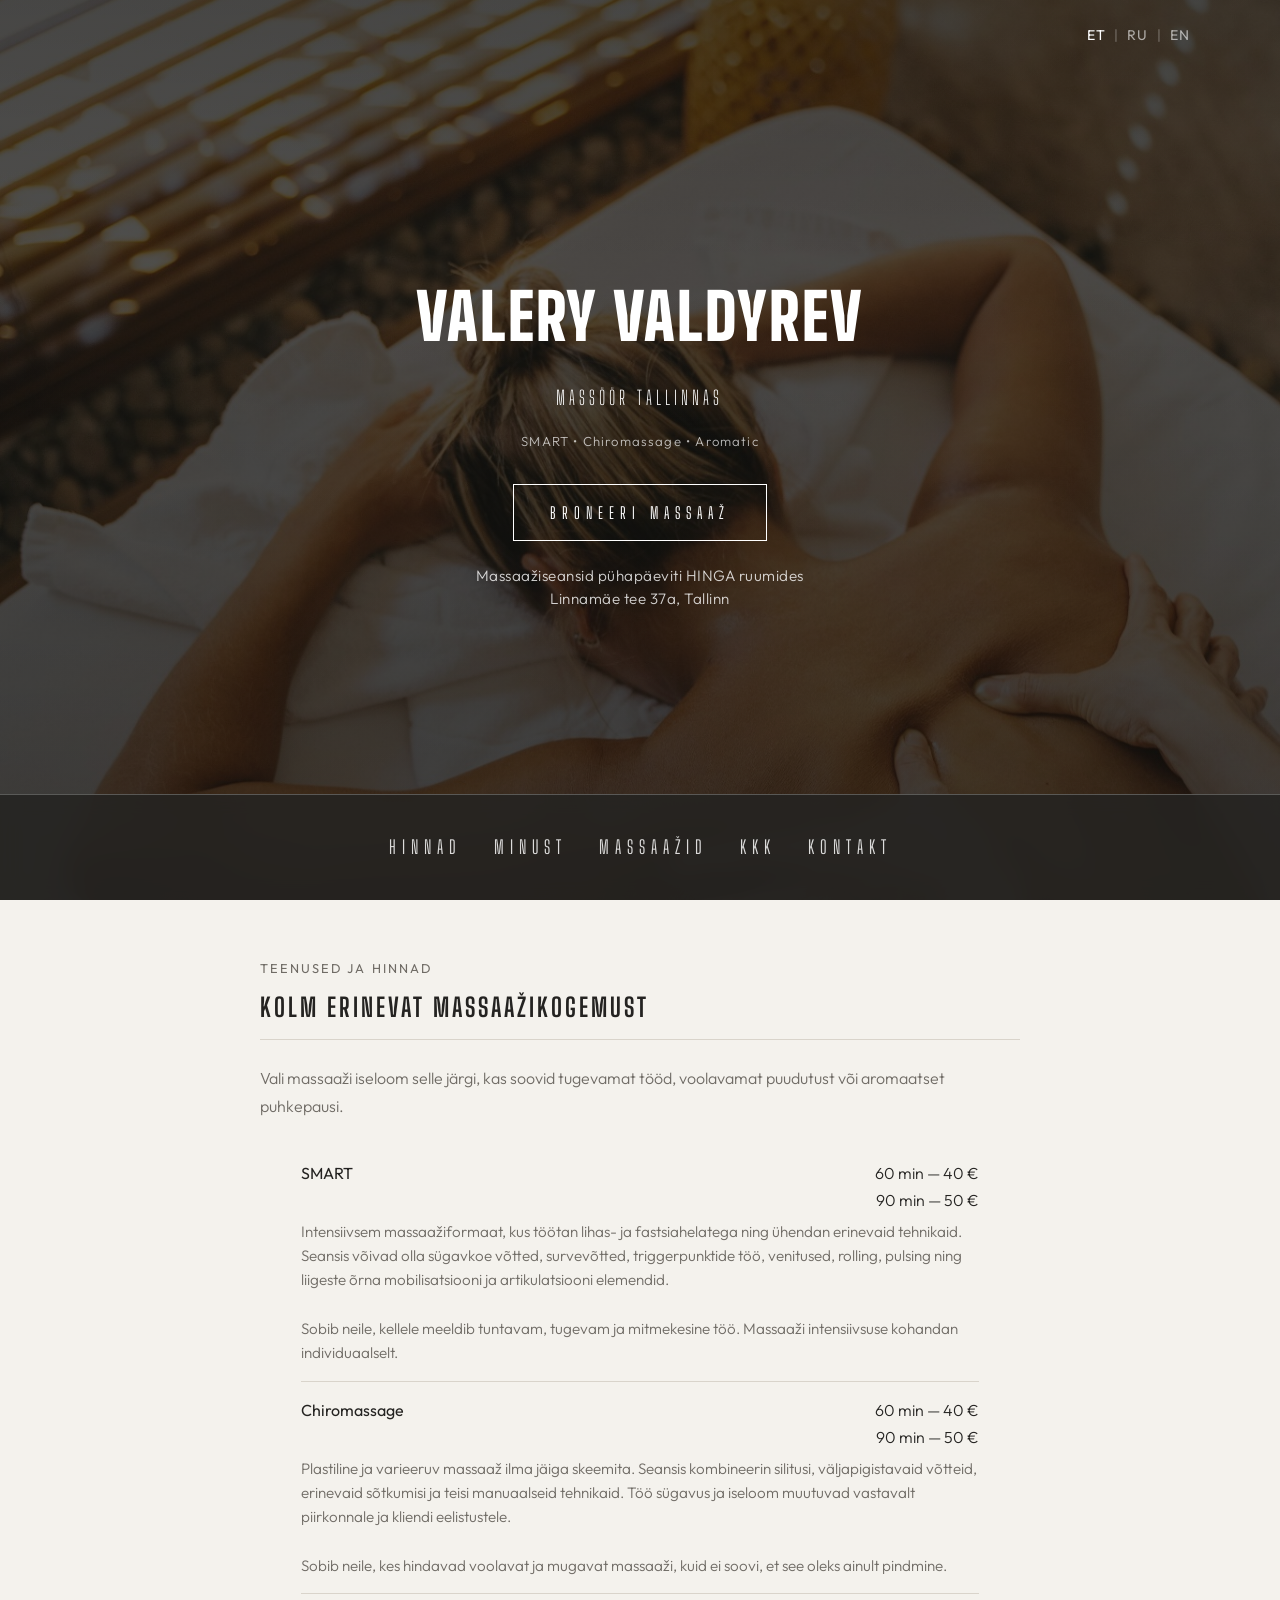
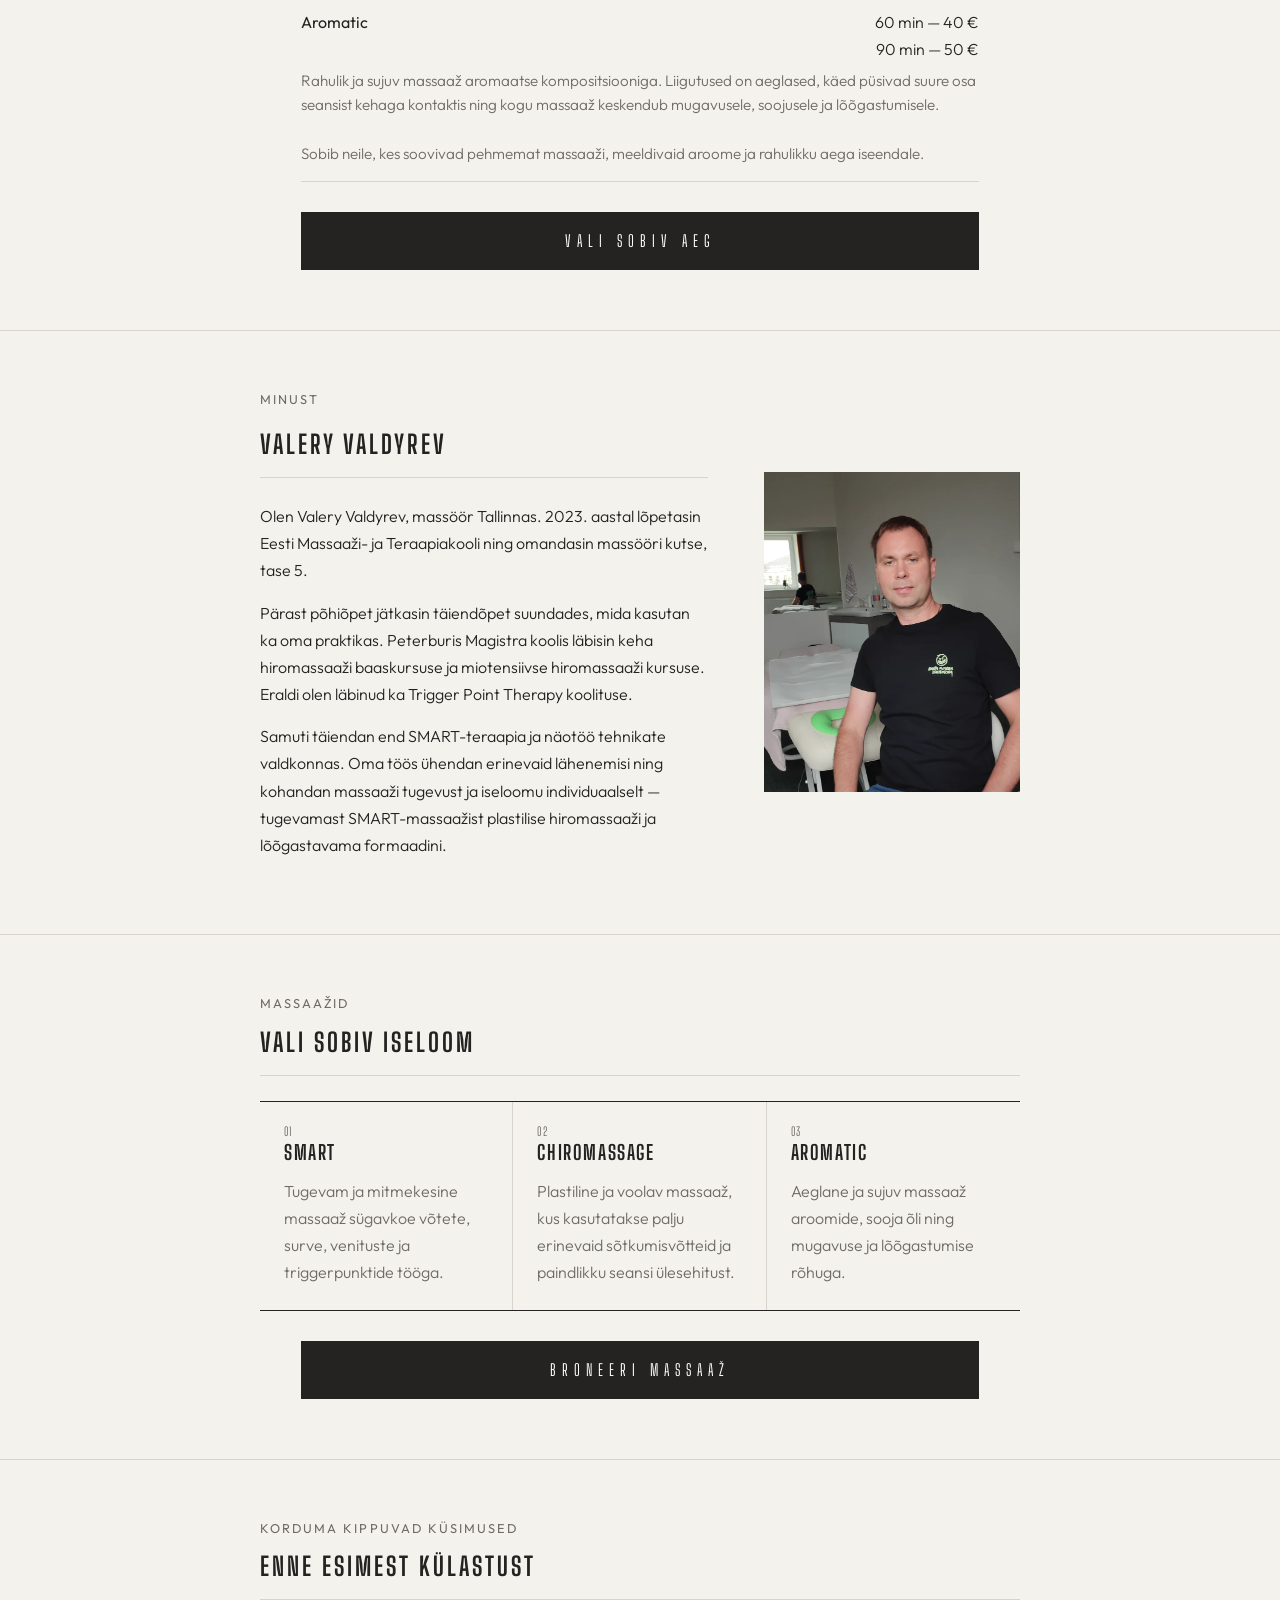
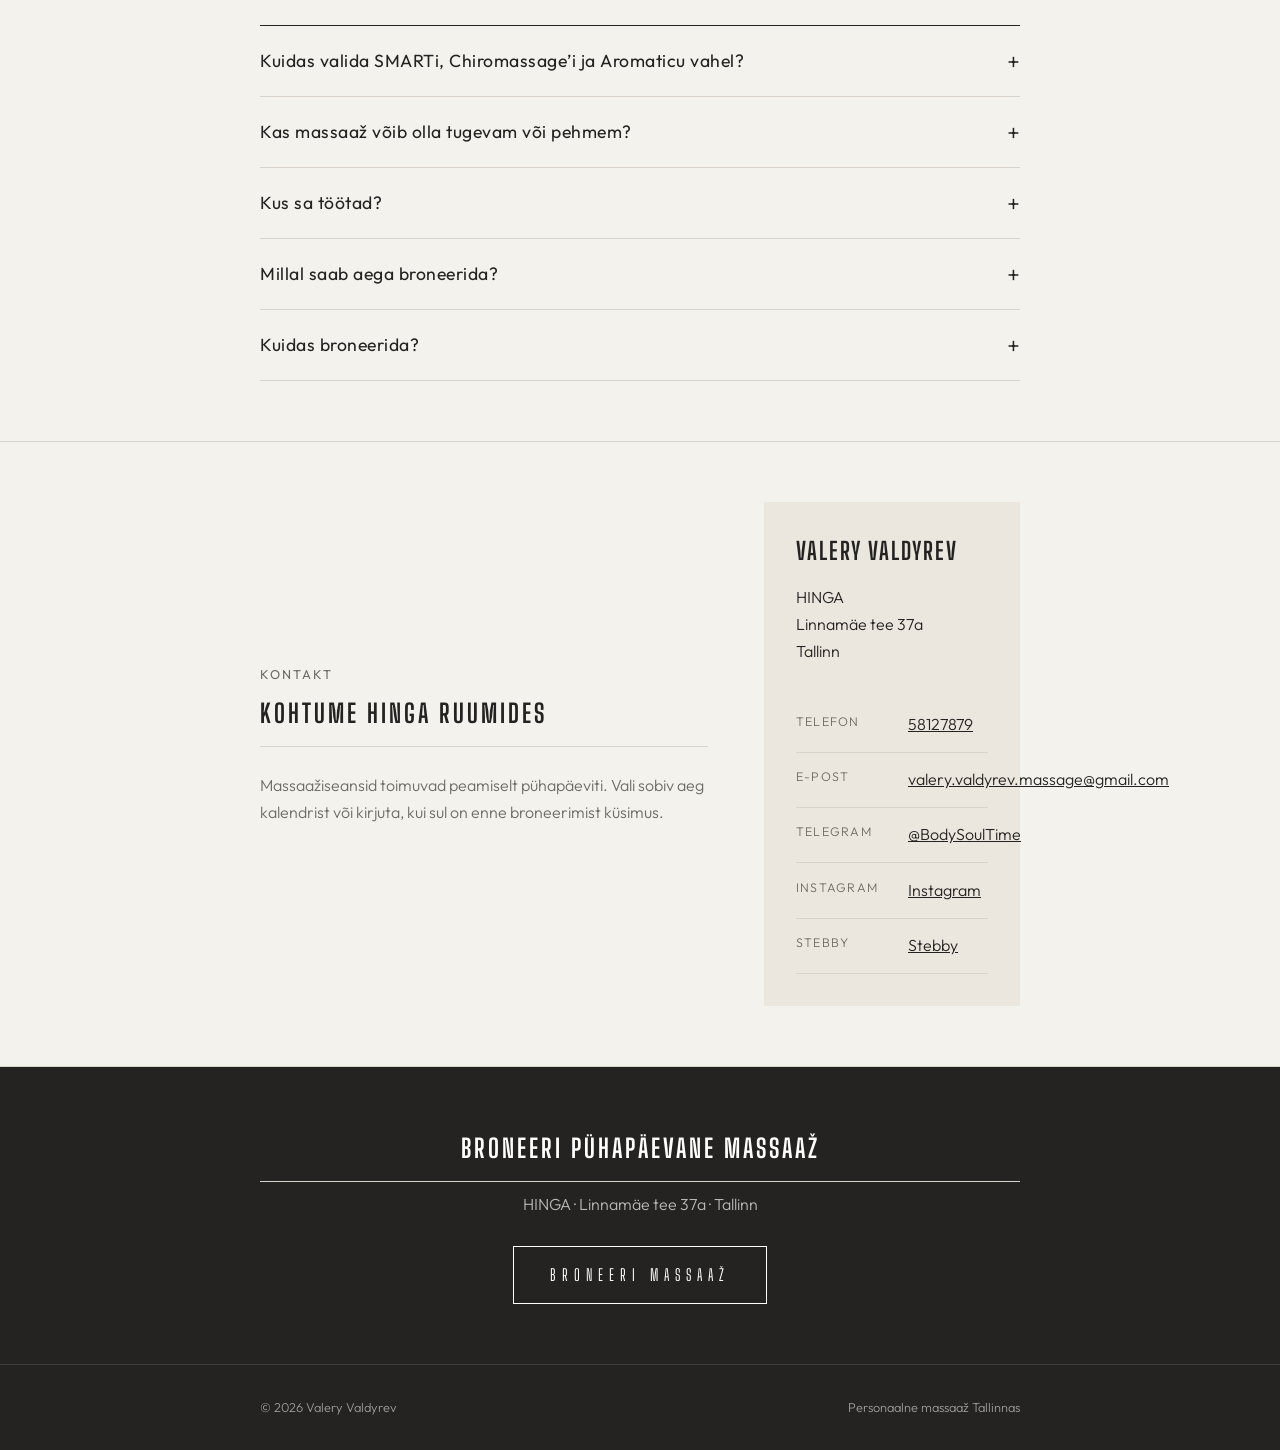
==== index.html @ 66b780e8 "content: expand massage service descriptions" ====
<!doctype html>
<html lang="et">
<head>
  <meta charset="utf-8">
  <meta name="viewport" content="width=device-width, initial-scale=1">
  <title>Valery Valdyrev — massöör Tallinnas</title>
  <meta name="description" content="Valery Valdyrevi personaalne massaaž Tallinnas: SMART, Chiromassage ja Aromatic. Vastuvõtt pühapäeviti HINGA ruumides, Linnamäe tee 37a.">
  <link rel="canonical" href="https://valeryvaldyrev-cyber.github.io/BST/">
  <link rel="alternate" hreflang="et" href="https://valeryvaldyrev-cyber.github.io/BST/">
  <link rel="alternate" hreflang="ru" href="https://valeryvaldyrev-cyber.github.io/BST/ru/">
  <link rel="alternate" hreflang="en" href="https://valeryvaldyrev-cyber.github.io/BST/en/">
  <link rel="alternate" hreflang="x-default" href="https://valeryvaldyrev-cyber.github.io/BST/">
  <meta property="og:type" content="website">
  <meta property="og:locale" content="et_EE">
  <meta property="og:title" content="Valery Valdyrev — massöör Tallinnas">
  <meta property="og:description" content="SMART, Chiromassage ja Aromatic pühapäeviti HINGA ruumides Tallinnas.">
  <meta property="og:url" content="https://valeryvaldyrev-cyber.github.io/BST/">
  <meta name="theme-color" content="#242321">
  <link rel="preconnect" href="https://fonts.googleapis.com">
  <link rel="preconnect" href="https://fonts.gstatic.com" crossorigin>
  <link href="https://fonts.googleapis.com/css2?family=Big+Shoulders+Display:wght@300;400;700;900&amp;family=Montserrat:wght@300;400&amp;family=Outfit:wght@300;400&amp;family=Roboto+Condensed:wght@300;400;700;900&amp;display=swap" rel="stylesheet">
  <link rel="stylesheet" href="assets/styles.css">
  <script src="assets/site.js" defer></script>
</head>
<body>
  <a class="skip-link" href="#main">Liigu põhisisu juurde</a>
  <header class="site-header">
    <div class="header-inner shell">
      <a class="wordmark" href="#top" aria-label="Valery Valdyrev — avaleht">Valery Valdyrev</a>
      <div class="header-actions">
        <nav class="language-switcher" aria-label="Keele valik">
          <a href="./" lang="et" hreflang="et" aria-current="page" data-lang-link>ET</a><span aria-hidden="true">|</span>
          <a href="ru/" lang="ru" hreflang="ru" data-lang-link>RU</a><span aria-hidden="true">|</span>
          <a href="en/" lang="en" hreflang="en" data-lang-link>EN</a>
        </nav>
        <button class="menu-toggle" type="button" aria-expanded="false" aria-controls="mobile-menu" data-menu-open><span class="menu-label">Menüü</span><span class="menu-lines" aria-hidden="true"></span></button>
      </div>
    </div>
  </header>
  <nav class="mobile-nav" id="mobile-menu" aria-label="Mobiilimenüü" aria-hidden="true" data-mobile-menu>
    <button class="menu-close" type="button" aria-label="Sulge menüü" data-menu-close>×</button>
    <ul><li><a href="#prices">Hinnad</a></li><li><a href="#about">Minust</a></li><li><a href="#massage">Massaažid</a></li><li><a href="#faq">KKK</a></li><li><a href="#contacts">Kontakt</a></li></ul>
  </nav>
  <main id="main">
    <section class="hero" id="top" aria-labelledby="hero-title">
      <div class="hero-content shell">
        <p class="hero-kicker">Personaalne massaaž Tallinnas</p>
        <h1 id="hero-title">Valery Valdyrev</h1>
        <p class="hero-role">Massöör Tallinnas</p>
        <p class="hero-services">SMART <span aria-hidden="true">•</span> Chiromassage <span aria-hidden="true">•</span> Aromatic</p>
        <p class="hero-location">Massaažiseansid pühapäeviti <a class="location-link" href="https://www.facebook.com/p/Massaa%C5%BEi-ja-Haloteraapia-keskus-HINGA-61575005816693/" target="_blank" rel="noopener">HINGA</a> ruumides<br>Linnamäe tee 37a, Tallinn</p>
        <a class="button" href="https://calendar.app.google/CyjcsgTK7CeGvZW36" target="_blank" rel="noopener">Broneeri massaaž</a>
      </div>
      <nav class="desktop-nav" aria-label="Põhinavigatsioon"><ul><li><a href="#prices">Hinnad</a></li><li><a href="#about">Minust</a></li><li><a href="#massage">Massaažid</a></li><li><a href="#faq">KKK</a></li><li><a href="#contacts">Kontakt</a></li></ul></nav>
    </section>
    <section class="section" id="prices" aria-labelledby="prices-title">
      <div class="shell">
        <p class="section-eyebrow">Teenused ja hinnad</p><h2 id="prices-title">Kolm erinevat massaažikogemust</h2>
        <p class="intro">Vali massaaži iseloom selle järgi, kas soovid tugevamat tööd, voolavamat puudutust või aromaatset puhkepausi.</p>
        <div class="price-list">
          <article class="price-row"><h3 class="service-name">SMART</h3><p class="service-description">Intensiivsem massaažiformaat, kus töötan lihas- ja fastsiahelatega ning ühendan erinevaid tehnikaid. Seansis võivad olla sügavkoe võtted, survevõtted, triggerpunktide töö, venitused, rolling, pulsing ning liigeste õrna mobilisatsiooni ja artikulatsiooni elemendid.<br><br>Sobib neile, kellele meeldib tuntavam, tugevam ja mitmekesine töö. Massaaži intensiivsuse kohandan individuaalselt.</p><p class="service-price">60 min — 40 €<br>90 min — 50 €</p></article>
          <article class="price-row"><h3 class="service-name">Chiromassage</h3><p class="service-description">Plastiline ja varieeruv massaaž ilma jäiga skeemita. Seansis kombineerin silitusi, väljapigistavaid võtteid, erinevaid sõtkumisi ja teisi manuaalseid tehnikaid. Töö sügavus ja iseloom muutuvad vastavalt piirkonnale ja kliendi eelistustele.<br><br>Sobib neile, kes hindavad voolavat ja mugavat massaaži, kuid ei soovi, et see oleks ainult pindmine.</p><p class="service-price">60 min — 40 €<br>90 min — 50 €</p></article>
          <article class="price-row"><h3 class="service-name">Aromatic</h3><p class="service-description">Rahulik ja sujuv massaaž aromaatse kompositsiooniga. Liigutused on aeglased, käed püsivad suure osa seansist kehaga kontaktis ning kogu massaaž keskendub mugavusele, soojusele ja lõõgastumisele.<br><br>Sobib neile, kes soovivad pehmemat massaaži, meeldivaid aroome ja rahulikku aega iseendale.</p><p class="service-price">60 min — 40 €<br>90 min — 50 €</p></article>
        </div>
        <p class="section-cta"><a class="button button-dark" href="https://calendar.app.google/CyjcsgTK7CeGvZW36" target="_blank" rel="noopener">Vali sobiv aeg</a></p>
      </div>
    </section>
    <section class="section" id="about" aria-labelledby="about-title">
      <div class="shell about-grid">
        <div class="about-copy"><p class="section-eyebrow">Minust</p><h2 id="about-title">Valery Valdyrev</h2><p>Olen Valery Valdyrev, massöör Tallinnas. 2023. aastal lõpetasin Eesti Massaaži- ja Teraapiakooli ning omandasin massööri kutse, tase 5.</p><p>Pärast põhiõpet jätkasin täiendõpet suundades, mida kasutan ka oma praktikas. Peterburis Magistra koolis läbisin keha hiromassaaži baaskursuse ja miotensiivse hiromassaaži kursuse. Eraldi olen läbinud ka Trigger Point Therapy koolituse.</p><p>Samuti täiendan end SMART-teraapia ja näotöö tehnikate valdkonnas. Oma töös ühendan erinevaid lähenemisi ning kohandan massaaži tugevust ja iseloomu individuaalselt — tugevamast SMART-massaažist plastilise hiromassaaži ja lõõgastavama formaadini.</p></div>
        <figure class="about-photo"><img src="assets/images/valery-about.webp" width="1200" height="1600" alt="Valery Valdyrev massaažikabinetis" loading="lazy" decoding="async"></figure>
      </div>
    </section>
    <section class="section" id="massage" aria-labelledby="massage-title">
      <div class="shell"><p class="section-eyebrow">Massaažid</p><h2 id="massage-title">Vali sobiv iseloom</h2>
        <div class="massage-cards"><article class="massage-card"><span class="massage-number">01</span><h3>SMART</h3><p>Tugevam ja mitmekesine massaaž sügavkoe võtete, surve, venituste ja triggerpunktide tööga.</p></article><article class="massage-card"><span class="massage-number">02</span><h3>Chiromassage</h3><p>Plastiline ja voolav massaaž, kus kasutatakse palju erinevaid sõtkumisvõtteid ja paindlikku seansi ülesehitust.</p></article><article class="massage-card"><span class="massage-number">03</span><h3>Aromatic</h3><p>Aeglane ja sujuv massaaž aroomide, sooja õli ning mugavuse ja lõõgastumise rõhuga.</p></article></div>
        <p class="section-cta"><a class="button button-dark" href="https://calendar.app.google/CyjcsgTK7CeGvZW36" target="_blank" rel="noopener">Broneeri massaaž</a></p>
      </div>
    </section>
    <section class="section" id="faq" aria-labelledby="faq-title">
      <div class="shell"><p class="section-eyebrow">Korduma kippuvad küsimused</p><h2 id="faq-title">Enne esimest külastust</h2><div class="faq-list">
        <div class="faq-item"><button class="faq-question" type="button" aria-expanded="false" aria-controls="faq-et-1" data-faq-button>Kuidas valida SMARTi, Chiromassage’i ja Aromaticu vahel?<span class="faq-icon" aria-hidden="true">+</span></button><div class="faq-answer" id="faq-et-1" hidden><p>Vali SMART, kui eelistad tugevamat tööd; Chiromassage, kui soovid voolavamat massaaži; Aromatic, kui väärtustad rahulikku seanssi koos aromaatse kogemusega. Kui kahtled, saad oma eelistusi enne seanssi kirjeldada.</p></div></div>
        <div class="faq-item"><button class="faq-question" type="button" aria-expanded="false" aria-controls="faq-et-2" data-faq-button>Kas massaaž võib olla tugevam või pehmem?<span class="faq-icon" aria-hidden="true">+</span></button><div class="faq-answer" id="faq-et-2" hidden><p>Jah. Jõu ja töö iseloomu saab seansi jooksul kohandada. Räägi oma eelistustest enne alustamist ja anna seansi ajal tagasisidet.</p></div></div>
        <div class="faq-item"><button class="faq-question" type="button" aria-expanded="false" aria-controls="faq-et-3" data-faq-button>Kus sa töötad?<span class="faq-icon" aria-hidden="true">+</span></button><div class="faq-answer" id="faq-et-3" hidden><p>Võtan vastu <a class="location-link" href="https://www.facebook.com/p/Massaa%C5%BEi-ja-Haloteraapia-keskus-HINGA-61575005816693/" target="_blank" rel="noopener">HINGA</a> ruumides aadressil Linnamäe tee 37a, Tallinn.</p></div></div>
        <div class="faq-item"><button class="faq-question" type="button" aria-expanded="false" aria-controls="faq-et-4" data-faq-button>Millal saab aega broneerida?<span class="faq-icon" aria-hidden="true">+</span></button><div class="faq-answer" id="faq-et-4" hidden><p>Vastuvõtt toimub peamiselt pühapäeviti. Vabad ajad on näha broneerimiskalendris.</p></div></div>
        <div class="faq-item"><button class="faq-question" type="button" aria-expanded="false" aria-controls="faq-et-5" data-faq-button>Kuidas broneerida?<span class="faq-icon" aria-hidden="true">+</span></button><div class="faq-answer" id="faq-et-5" hidden><p>Kasuta veebilehel olevat broneerimisnuppu ja vali kalendrist sobiv aeg. Küsimuse korral saad ühendust võtta telefoni, e-posti või Telegrami kaudu.</p></div></div>
      </div></div>
    </section>
    <section class="section" id="contacts" aria-labelledby="contacts-title">
      <div class="shell location-grid"><div><p class="section-eyebrow">Kontakt</p><h2 id="contacts-title">Kohtume <a class="location-link" href="https://www.facebook.com/p/Massaa%C5%BEi-ja-Haloteraapia-keskus-HINGA-61575005816693/" target="_blank" rel="noopener">HINGA</a> ruumides</h2><p class="intro">Massaažiseansid toimuvad peamiselt pühapäeviti. Vali sobiv aeg kalendrist või kirjuta, kui sul on enne broneerimist küsimus.</p></div>
        <div class="location-card"><h3>Valery Valdyrev</h3><address><a class="location-link" href="https://www.facebook.com/p/Massaa%C5%BEi-ja-Haloteraapia-keskus-HINGA-61575005816693/" target="_blank" rel="noopener">HINGA</a><br>Linnamäe tee 37a<br>Tallinn</address><ul class="contact-list"><li><span class="contact-label">Telefon</span><a href="tel:+37258127879">58127879</a></li><li><span class="contact-label">E-post</span><a href="mailto:valery.valdyrev.massage@gmail.com">valery.valdyrev.massage@gmail.com</a></li><li><span class="contact-label">Telegram</span><a href="https://t.me/BodySoulTime" target="_blank" rel="noopener">@BodySoulTime</a></li><li><span class="contact-label">Instagram</span><a href="https://www.instagram.com/bodysoultime_quiromassage/" target="_blank" rel="noopener">Instagram</a></li><li><span class="contact-label">Stebby</span><a href="https://app.stebby.eu/pos/bodysoultime" target="_blank" rel="noopener">Stebby</a></li></ul><!-- TODO: Lisa kinnitatud Facebooki URL pärast eraldi massaažiprofiili loomist. --></div>
      </div>
    </section>
    <section class="section closing" aria-labelledby="closing-title"><div class="shell"><h2 id="closing-title">Broneeri pühapäevane massaaž</h2><p><a class="location-link" href="https://www.facebook.com/p/Massaa%C5%BEi-ja-Haloteraapia-keskus-HINGA-61575005816693/" target="_blank" rel="noopener">HINGA</a> · Linnamäe tee 37a · Tallinn</p><a class="button" href="https://calendar.app.google/CyjcsgTK7CeGvZW36" target="_blank" rel="noopener">Broneeri massaaž</a></div></section>
  </main>
  <footer class="site-footer"><div class="footer-inner shell"><p>© <span data-year>2026</span> Valery Valdyrev</p><p>Personaalne massaaž Tallinnas</p></div></footer>
</body>
</html>
---- assets/styles.css ----
:root {
  --ink: #242321;
  --muted: #6f6b65;
  --paper: #f4f2ed;
  --paper-deep: #ebe7df;
  --white: #fff;
  --line: #d9d4cb;
  --accent: #584f45;
  --display: "Big Shoulders Display", "Roboto Condensed", "Arial Narrow", sans-serif;
  --body: "Outfit", "Montserrat", Arial, sans-serif;
  --content: 47.5rem;
  --measure: 47.5rem;
}

* {
  box-sizing: border-box;
}

html {
  scroll-behavior: smooth;
  scroll-padding-top: 5rem;
}

body {
  margin: 0;
  background: var(--paper);
  color: var(--ink);
  font-family: var(--body);
  font-size: 1rem;
  font-weight: 300;
  line-height: 1.7;
}

body.menu-open {
  overflow: hidden;
}

a {
  color: inherit;
}

.location-link {
  color: inherit;
  text-decoration: none;
  transition: opacity .2s ease;
}

.location-link:hover {
  opacity: .72;
}

.location-link:focus-visible {
  outline: 1px solid currentColor;
  outline-offset: 3px;
  opacity: .82;
}

img {
  display: block;
  max-width: 100%;
}

button,
a {
  -webkit-tap-highlight-color: transparent;
}

:focus-visible {
  outline: 3px solid #8b7764;
  outline-offset: 4px;
}

.skip-link {
  position: fixed;
  left: 1rem;
  top: 1rem;
  z-index: 2000;
  transform: translateY(-200%);
  background: var(--ink);
  color: var(--white);
  padding: .65rem 1rem;
  text-decoration: none;
}

.skip-link:focus {
  transform: none;
}

.shell {
  width: min(calc(100% - 2.5rem), var(--content));
  margin-inline: auto;
}

.site-header {
  position: absolute;
  inset: 0 0 auto;
  z-index: 20;
  color: var(--white);
}

.header-inner {
  width: min(calc(100% - 5rem), 68.75rem);
  min-height: 4.5rem;
  display: flex;
  align-items: center;
  justify-content: flex-end;
  gap: 1.5rem;
}

.wordmark {
  display: none;
}

.header-actions {
  display: flex;
  align-items: center;
  gap: 1.25rem;
}

.language-switcher {
  display: flex;
  align-items: center;
  gap: .5rem;
  font-family: var(--body);
  font-size: .88rem;
  font-weight: 400;
  letter-spacing: .08em;
}

.language-switcher a {
  color: rgba(255,255,255,.6);
  text-decoration: none;
}

.language-switcher a[aria-current="page"],
.language-switcher a:hover {
  color: var(--white);
}

.language-switcher span {
  color: rgba(255,255,255,.3);
}

.menu-toggle {
  display: none;
  align-items: center;
  gap: .65rem;
  border: 0;
  background: transparent;
  color: inherit;
  cursor: pointer;
  font: 400 1.05rem/1 var(--display);
  letter-spacing: .375rem;
  padding: .75rem 0;
  text-transform: uppercase;
}

.menu-lines,
.menu-lines::before,
.menu-lines::after {
  display: block;
  width: 1.15rem;
  height: 1px;
  background: currentColor;
  content: "";
  transition: transform .2s ease;
}

.menu-lines::before { transform: translateY(-.35rem); }
.menu-lines::after { transform: translateY(.3rem); }

.desktop-nav {
  position: absolute;
  left: 0;
  right: 0;
  bottom: 0;
  z-index: 2;
  border-top: 1px solid rgba(255,255,255,.24);
  min-height: 6.6rem;
  display: flex;
  align-items: center;
  background: rgba(37,36,33,.88);
  backdrop-filter: blur(10px);
}

.desktop-nav ul {
  display: flex;
  justify-content: center;
  list-style: none;
  margin: 0;
  padding: 0;
  width: 100%;
}

.desktop-nav a {
  display: block;
  padding: .875rem 1rem;
  color: rgba(255,255,255,.84);
  font: 400 1.15rem/1.7 var(--display);
  letter-spacing: .375rem;
  text-decoration: none;
  text-transform: uppercase;
}

.desktop-nav a:hover {
  color: var(--white);
}

.mobile-nav {
  position: fixed;
  inset: 0;
  z-index: 1000;
  display: grid;
  place-items: center;
  visibility: hidden;
  opacity: 0;
  background: rgba(27,26,24,.97);
  color: var(--white);
  transition: opacity .2s ease, visibility .2s ease;
}

.mobile-nav.open {
  visibility: visible;
  opacity: 1;
}

.mobile-nav ul {
  width: min(100%, 28rem);
  list-style: none;
  margin: 0;
  padding: 0;
}

.mobile-nav li {
  border-top: 1px solid rgba(255,255,255,.1);
}

.mobile-nav li:last-child {
  border-bottom: 1px solid rgba(255,255,255,.1);
}

.mobile-nav a {
  display: block;
  padding: 1rem 2rem;
  font: 400 1.15rem/1.7 var(--display);
  letter-spacing: .375rem;
  text-align: center;
  text-decoration: none;
  text-transform: uppercase;
}

.menu-close {
  position: absolute;
  top: 1rem;
  right: 1rem;
  width: 3rem;
  height: 3rem;
  border: 0;
  background: transparent;
  color: var(--white);
  cursor: pointer;
  font: 300 2rem/1 var(--body);
}

.hero {
  position: relative;
  min-height: 100svh;
  display: flex;
  align-items: center;
  justify-content: center;
  overflow: hidden;
  padding: 5rem 1.25rem 6.6rem;
  background: #292724;
  color: var(--white);
}

.hero::before {
  position: absolute;
  inset: 0;
  pointer-events: none;
  background:
    linear-gradient(rgba(20,19,17,.75), rgba(20,19,17,.75)),
    url("../pexels-anntarazevich-6560304.jpg") 68% 42% / cover no-repeat;
  content: "";
}

.hero::after {
  position: absolute;
  inset: 0;
  pointer-events: none;
  background: linear-gradient(180deg, rgba(0,0,0,.1), transparent 30%, rgba(0,0,0,.18));
  content: "";
}

.hero-content {
  position: relative;
  z-index: 1;
  width: min(100%, 30.65rem);
  display: flex;
  flex-direction: column;
  align-items: center;
  margin-inline: auto;
  text-align: center;
}

.hero-content.shell {
  width: min(100%, 30.65rem);
}

.hero-kicker {
  display: none;
}

.hero h1 {
  order: 1;
  width: 100%;
  max-width: none;
  margin: 0 0 .625rem;
  font: 900 4rem/1.7 var(--display);
  letter-spacing: .125rem;
  text-transform: uppercase;
}

.hero-role {
  order: 2;
  width: 100%;
  margin: 0 0 .9375rem;
  font: 300 1.2rem/1.7 var(--display);
  letter-spacing: .25rem;
  text-transform: uppercase;
}

.hero-services {
  order: 3;
  margin: 0;
  color: rgba(255,255,255,.7);
  font-size: .82rem;
  letter-spacing: .09em;
}

.hero-location {
  order: 5;
  margin: 1.5rem 0 0;
  color: rgba(255,255,255,.8);
  font-size: .95rem;
  font-weight: 300;
  letter-spacing: .03125rem;
  line-height: 1.5;
}

.button {
  display: inline-flex;
  align-items: center;
  justify-content: center;
  border: 1px solid currentColor;
  font: 400 1rem/1.7 var(--display);
  letter-spacing: .375rem;
  padding: .875rem 2.25rem;
  text-decoration: none;
  text-transform: uppercase;
  transition: background .2s ease, color .2s ease, border-color .2s ease;
}

.hero .button {
  order: 4;
  margin-top: 2rem;
  color: var(--white);
}

.hero .button:hover {
  background: var(--white);
  color: var(--ink);
}

.button-dark {
  background: var(--ink);
  color: var(--white);
  border-color: var(--ink);
}

.button-dark:hover {
  background: transparent;
  color: var(--ink);
}

.section {
  padding: 3.75rem 1.25rem;
}

.section + .section {
  border-top: 1px solid var(--line);
}

.section-eyebrow {
  margin: 0 0 .5rem;
  color: var(--muted);
  font: 400 .8rem/1.4 var(--body);
  letter-spacing: .16em;
  text-transform: uppercase;
}

.section h2 {
  max-width: none;
  margin: 0 0 1.5625rem;
  padding: 0 0 .625rem;
  border-bottom: 1px solid var(--line);
  font: 700 1.6rem/1.7 var(--display);
  letter-spacing: .1875rem;
  text-transform: uppercase;
}

.intro {
  max-width: var(--measure);
  color: var(--muted);
  font-size: 1rem;
  line-height: 1.7;
}

.price-list {
  width: calc(100% - 5.125rem);
  margin: 1.5625rem auto 0;
}

.price-row {
  display: grid;
  grid-template-columns: minmax(0, 1fr) auto;
  gap: .35rem 1.25rem;
  align-items: start;
  padding: .9375rem 0;
  border-bottom: 1px solid var(--line);
}

.service-name {
  margin: 0;
  font: 400 1rem/1.7 var(--body);
  letter-spacing: normal;
}

.service-description {
  grid-column: 1 / -1;
  grid-row: 2;
  margin: 0;
  color: var(--muted);
  font-size: .95rem;
  line-height: 1.6;
}

.service-price {
  margin: 0;
  font-size: 1rem;
  line-height: 1.7;
  text-align: right;
  white-space: nowrap;
}

.section-cta {
  width: calc(100% - 5.125rem);
  margin: 1.875rem auto 0;
}

.section-cta .button {
  width: 100%;
}

.about-grid,
.location-grid {
  display: grid;
  grid-template-columns: minmax(0, 1fr) 16rem;
  gap: 3.5rem;
  align-items: center;
}

.about-copy p {
  max-width: var(--measure);
  margin: 0 0 .9375rem;
}

.about-photo {
  width: 100%;
  aspect-ratio: 4 / 5;
  margin: 0;
  overflow: hidden;
  background: var(--paper-deep);
}

.about-photo img {
  width: 100%;
  height: 100%;
  display: block;
  object-fit: cover;
  object-position: 39% 47%;
  transform: scale(1.42);
  transform-origin: 39% 47%;
}

.portrait-placeholder {
  min-height: 20rem;
  display: flex;
  align-items: flex-end;
  padding: 1rem;
  border: 1px solid var(--line);
  background: var(--paper-deep);
}

.portrait-placeholder span {
  background: rgba(244,242,237,.92);
  color: var(--ink);
  font-size: .78rem;
  letter-spacing: .08em;
  padding: .55rem .75rem;
  text-transform: uppercase;
}

.massage-cards {
  display: grid;
  grid-template-columns: repeat(3, 1fr);
  border-top: 1px solid var(--ink);
  border-bottom: 1px solid var(--ink);
}

.massage-card {
  min-height: 12rem;
  display: flex;
  flex-direction: column;
  padding: 1.5rem;
  border-right: 1px solid var(--line);
}

.massage-card:last-child {
  border-right: 0;
}

.massage-number {
  color: var(--muted);
  font: 400 .75rem/1 var(--display);
  letter-spacing: .12em;
}

.massage-card h3 {
  margin: auto 0 .75rem;
  font: 700 1.25rem/1.4 var(--display);
  letter-spacing: .08em;
  text-transform: uppercase;
}

.massage-card p {
  margin: 0;
  color: var(--muted);
}

.faq-list {
  border-top: 1px solid var(--ink);
}

.faq-item {
  border-bottom: 1px solid var(--line);
}

.faq-question {
  width: 100%;
  display: grid;
  grid-template-columns: 1fr auto;
  gap: 2rem;
  align-items: center;
  border: 0;
  background: transparent;
  color: var(--ink);
  cursor: pointer;
  font: 400 1.1rem/normal var(--body);
  letter-spacing: .03125rem;
  padding: 1.25rem 0;
  text-align: left;
}

.faq-icon {
  font-size: 1.5rem;
  font-weight: 300;
  transition: transform .2s ease;
}

.faq-question[aria-expanded="true"] .faq-icon {
  transform: rotate(45deg);
}

.faq-answer {
  max-width: var(--measure);
  overflow: hidden;
}

.faq-answer[hidden] {
  display: none;
}

.faq-answer p {
  margin: 0;
  padding: 0 3rem 1.25rem 0;
  color: var(--muted);
}

.location-card {
  padding: 2rem;
  background: var(--paper-deep);
}

.location-card h3 {
  margin: 0 0 1rem;
  font: 700 1.5rem/1.4 var(--display);
  letter-spacing: .08em;
  text-transform: uppercase;
}

.location-card address {
  font-style: normal;
}

.contact-list {
  list-style: none;
  margin: 2rem 0 0;
  padding: 0;
}

.contact-list li {
  display: grid;
  grid-template-columns: 6rem 1fr;
  gap: 1rem;
  padding: .85rem 0;
  border-bottom: 1px solid var(--line);
}

.contact-label {
  color: var(--muted);
  font-size: .78rem;
  letter-spacing: .1em;
  text-transform: uppercase;
}

.todo-links {
  margin-top: 1.5rem;
  color: var(--muted);
  font-size: .85rem;
}

.closing {
  background: var(--ink);
  color: var(--white);
  text-align: center;
}

.closing h2 {
  max-width: none;
  margin-inline: auto;
}

.closing p {
  margin: -1rem 0 1.8rem;
  color: rgba(255,255,255,.68);
}

.closing .button:hover {
  background: var(--white);
  color: var(--ink);
}

.site-footer {
  padding: 2rem 0;
  border-top: 1px solid rgba(255,255,255,.12);
  background: var(--ink);
  color: rgba(255,255,255,.55);
  font-size: .8rem;
}

.footer-inner {
  display: flex;
  justify-content: space-between;
  gap: 2rem;
}

.site-footer p {
  margin: 0;
}

@media (max-width: 820px) {
  .desktop-nav { display: none; }
  .menu-toggle {
    position: fixed;
    left: 50%;
    bottom: 0;
    z-index: 900;
    display: inline-flex;
    transform: translateX(-50%);
    margin: 0;
    padding: 1rem 1.125rem;
    line-height: normal;
    background: rgba(37,36,33,.9);
    backdrop-filter: blur(10px);
  }

  .header-inner {
    width: calc(100% - 2.5rem);
    min-height: 4rem;
  }

  .hero {
    min-height: 100svh;
    padding: 4rem 1.25rem 3.3125rem;
  }

  .hero::before {
    background:
      linear-gradient(180deg, rgba(24,23,21,.52), rgba(24,23,21,.76)),
      url("../pexels-anntarazevich-6560304.jpg") 65% center / cover no-repeat;
  }

  .hero h1 {
    font-size: 2rem;
    line-height: 1.7;
  }

  .about-grid,
  .location-grid {
    grid-template-columns: 1fr;
  }

  .portrait-placeholder {
    min-height: 20rem;
    max-width: 22rem;
  }

  .about-photo {
    max-width: 22rem;
  }

  .massage-cards {
    grid-template-columns: 1fr;
  }

  .massage-card {
    min-height: 10rem;
    border-right: 0;
    border-bottom: 1px solid var(--line);
  }

  .massage-card:last-child {
    border-bottom: 0;
  }
}

@media (max-width: 520px) {
  .shell {
    width: min(calc(100% - 2.5rem), var(--content));
  }

  .header-actions {
    gap: .8rem;
  }

  .language-switcher {
    gap: .4rem;
    font-size: .82rem;
  }

  .hero-services {
    font-size: .78rem;
    letter-spacing: .06em;
  }

  .hero .button {
    max-width: 100%;
    padding-inline: 1.5rem;
  }

  .section {
    padding: 2.5rem 1.25rem;
  }

  .section h2 {
    font-size: 1.4rem;
    line-height: 1.7;
  }

  .price-list,
  .section-cta {
    width: calc(100% - 2.625rem);
  }

  .contact-list li {
    grid-template-columns: 1fr;
    gap: .25rem;
  }

  .footer-inner {
    flex-direction: column;
    gap: .5rem;
  }
}

@media (prefers-reduced-motion: reduce) {
  html { scroll-behavior: auto; }
  *, *::before, *::after {
    scroll-behavior: auto !important;
    transition-duration: .01ms !important;
  }
}
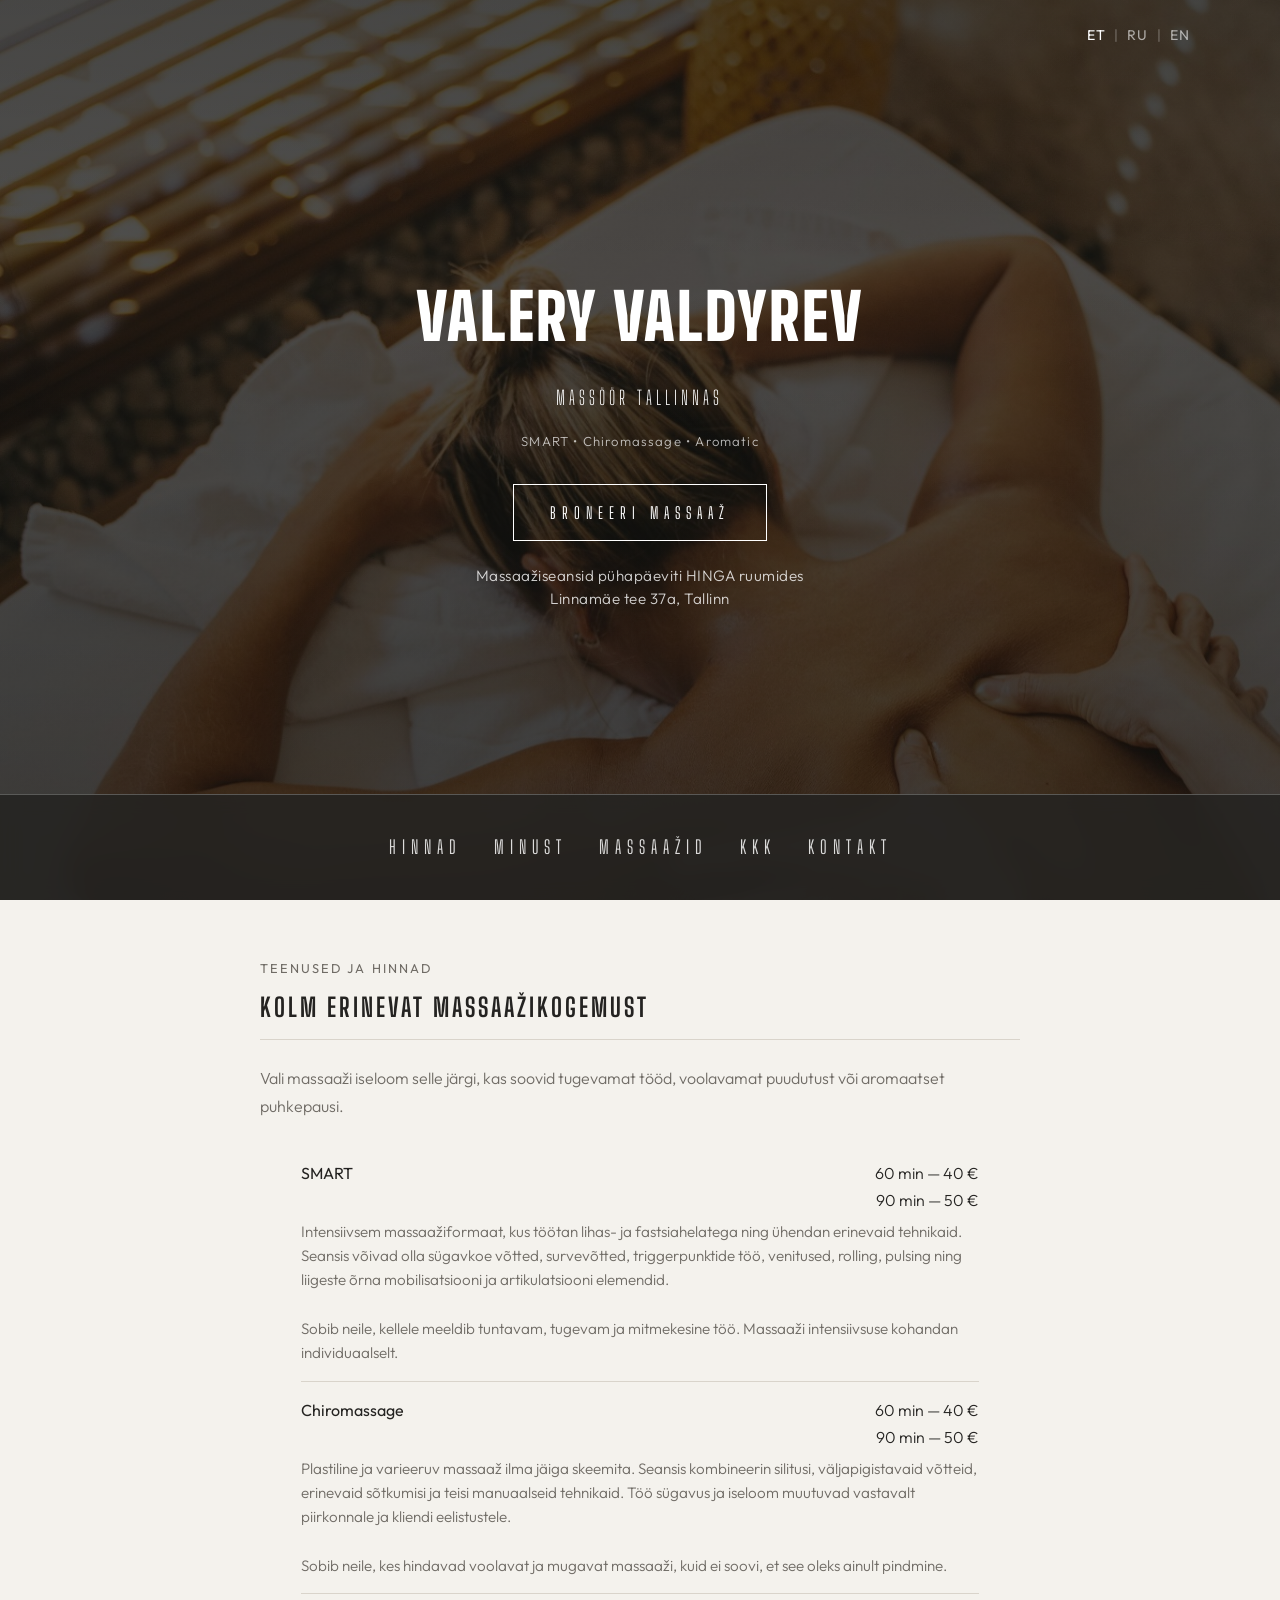
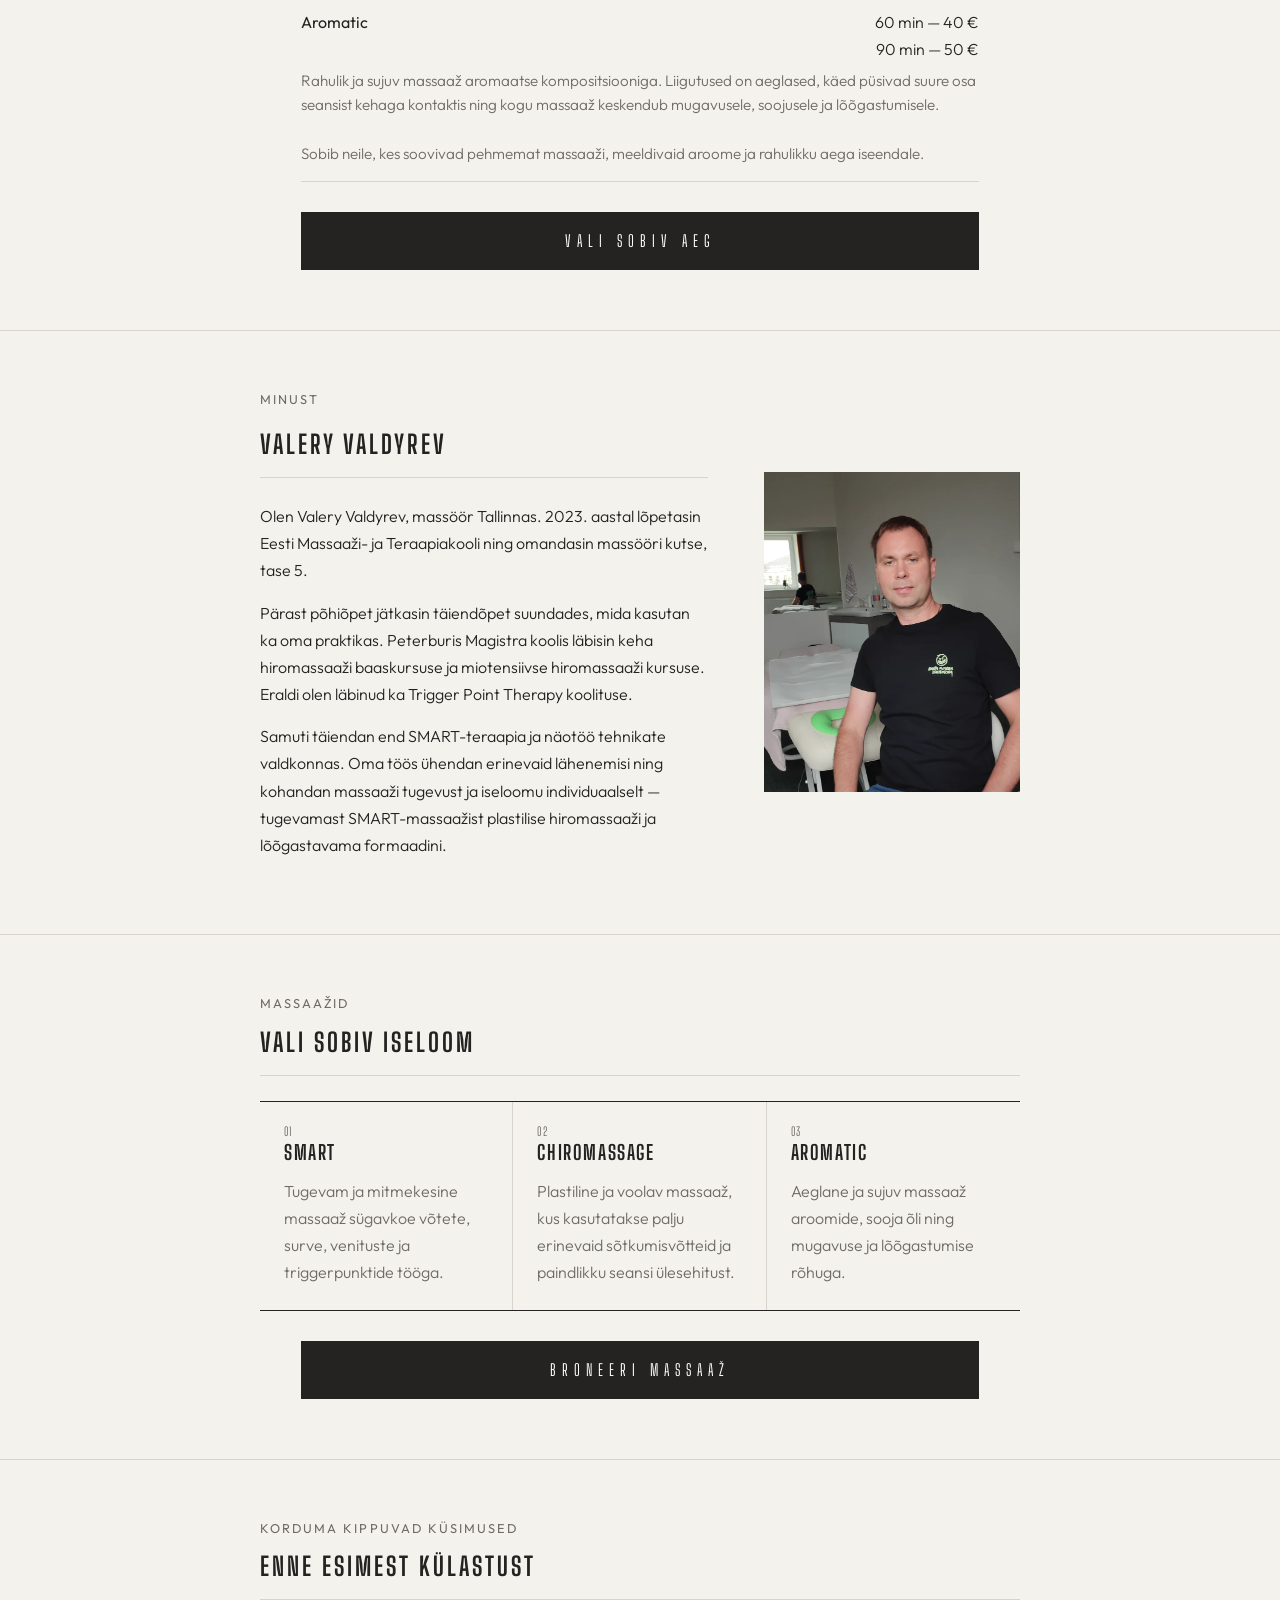
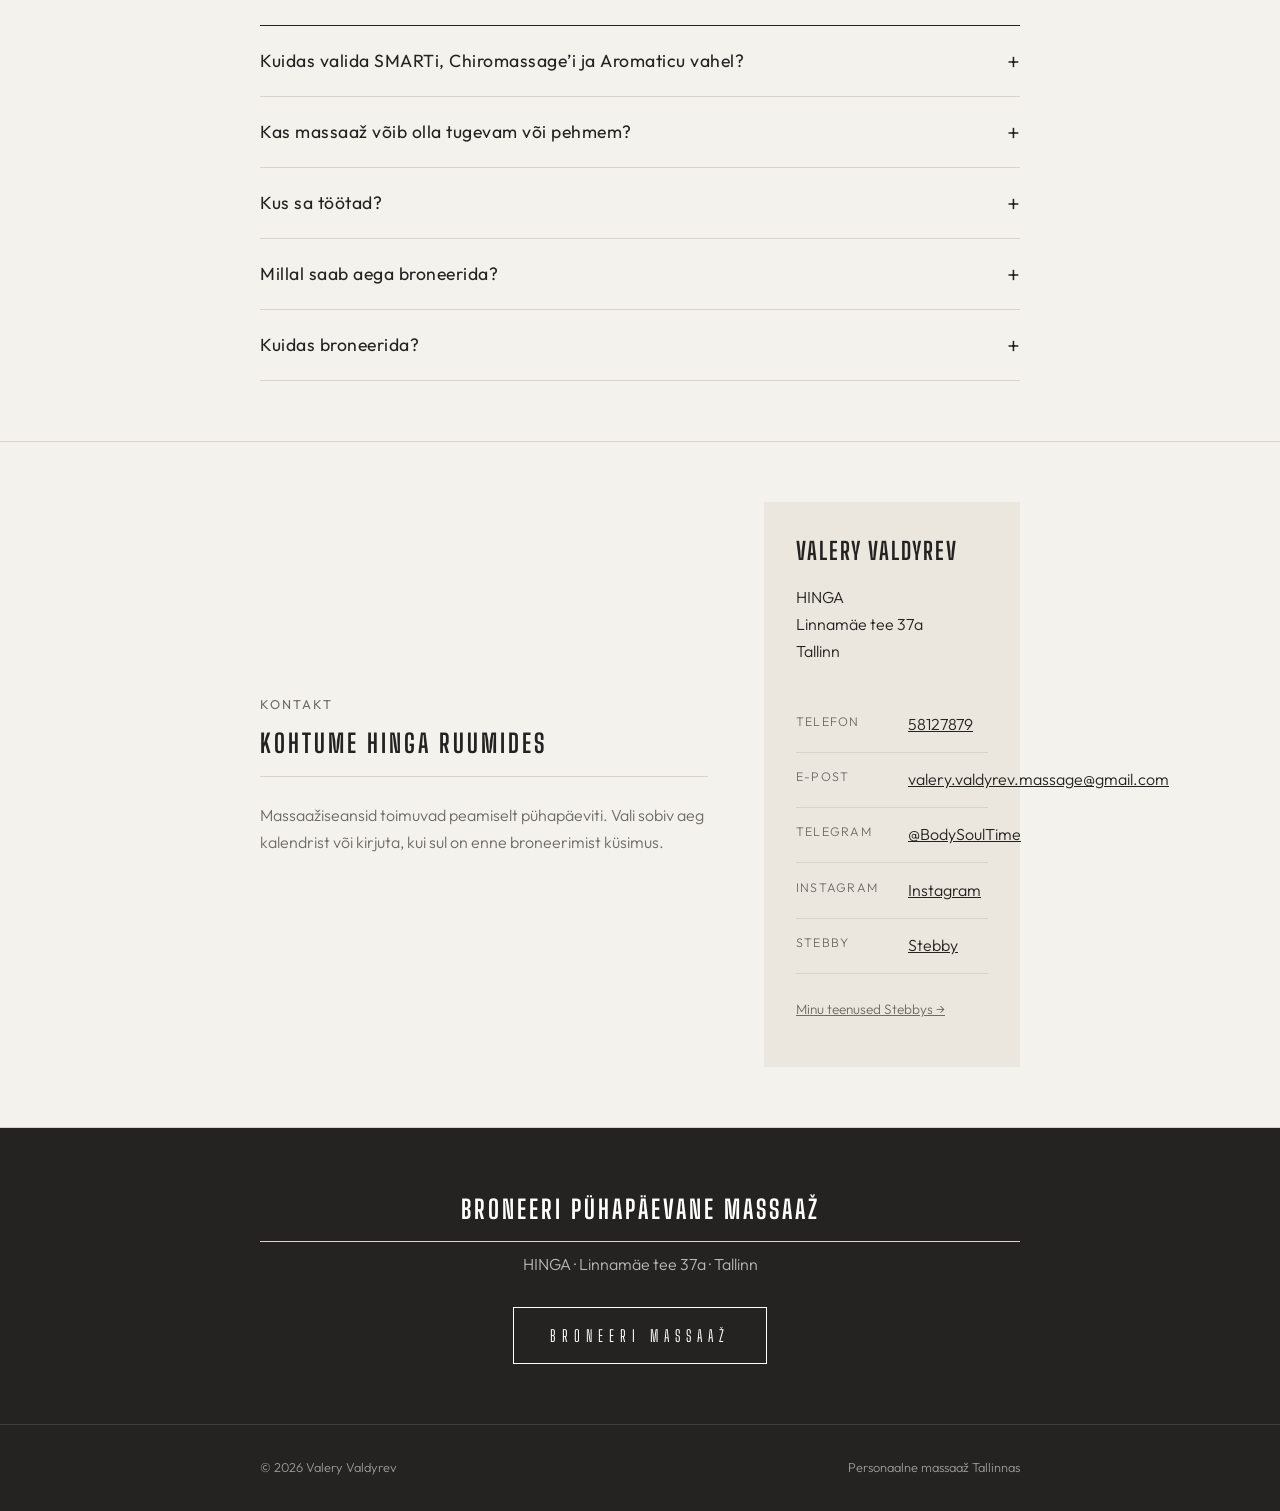
==== commit 8c1bddb0: "feat: add Stebby services links" ====
--- a/index.html
+++ b/index.html
@@ -49,7 +49,7 @@
         <p class="hero-role">Massöör Tallinnas</p>
         <p class="hero-services">SMART <span aria-hidden="true">•</span> Chiromassage <span aria-hidden="true">•</span> Aromatic</p>
         <p class="hero-location">Massaažiseansid pühapäeviti <a class="location-link" href="https://www.facebook.com/p/Massaa%C5%BEi-ja-Haloteraapia-keskus-HINGA-61575005816693/" target="_blank" rel="noopener">HINGA</a> ruumides<br>Linnamäe tee 37a, Tallinn</p>
-        <a class="button" href="https://calendar.app.google/CyjcsgTK7CeGvZW36" target="_blank" rel="noopener">Broneeri massaaž</a>
+        <a class="button" href="https://calendar.app.google/DD5P1f2JTCo2FeZb6" target="_blank" rel="noopener">Broneeri massaaž</a>
       </div>
       <nav class="desktop-nav" aria-label="Põhinavigatsioon"><ul><li><a href="#prices">Hinnad</a></li><li><a href="#about">Minust</a></li><li><a href="#massage">Massaažid</a></li><li><a href="#faq">KKK</a></li><li><a href="#contacts">Kontakt</a></li></ul></nav>
     </section>
@@ -62,7 +62,7 @@
           <article class="price-row"><h3 class="service-name">Chiromassage</h3><p class="service-description">Plastiline ja varieeruv massaaž ilma jäiga skeemita. Seansis kombineerin silitusi, väljapigistavaid võtteid, erinevaid sõtkumisi ja teisi manuaalseid tehnikaid. Töö sügavus ja iseloom muutuvad vastavalt piirkonnale ja kliendi eelistustele.<br><br>Sobib neile, kes hindavad voolavat ja mugavat massaaži, kuid ei soovi, et see oleks ainult pindmine.</p><p class="service-price">60 min — 40 €<br>90 min — 50 €</p></article>
           <article class="price-row"><h3 class="service-name">Aromatic</h3><p class="service-description">Rahulik ja sujuv massaaž aromaatse kompositsiooniga. Liigutused on aeglased, käed püsivad suure osa seansist kehaga kontaktis ning kogu massaaž keskendub mugavusele, soojusele ja lõõgastumisele.<br><br>Sobib neile, kes soovivad pehmemat massaaži, meeldivaid aroome ja rahulikku aega iseendale.</p><p class="service-price">60 min — 40 €<br>90 min — 50 €</p></article>
         </div>
-        <p class="section-cta"><a class="button button-dark" href="https://calendar.app.google/CyjcsgTK7CeGvZW36" target="_blank" rel="noopener">Vali sobiv aeg</a></p>
+        <p class="section-cta"><a class="button button-dark" href="https://calendar.app.google/DD5P1f2JTCo2FeZb6" target="_blank" rel="noopener">Vali sobiv aeg</a></p>
       </div>
     </section>
     <section class="section" id="about" aria-labelledby="about-title">
@@ -74,7 +74,7 @@
     <section class="section" id="massage" aria-labelledby="massage-title">
       <div class="shell"><p class="section-eyebrow">Massaažid</p><h2 id="massage-title">Vali sobiv iseloom</h2>
         <div class="massage-cards"><article class="massage-card"><span class="massage-number">01</span><h3>SMART</h3><p>Tugevam ja mitmekesine massaaž sügavkoe võtete, surve, venituste ja triggerpunktide tööga.</p></article><article class="massage-card"><span class="massage-number">02</span><h3>Chiromassage</h3><p>Plastiline ja voolav massaaž, kus kasutatakse palju erinevaid sõtkumisvõtteid ja paindlikku seansi ülesehitust.</p></article><article class="massage-card"><span class="massage-number">03</span><h3>Aromatic</h3><p>Aeglane ja sujuv massaaž aroomide, sooja õli ning mugavuse ja lõõgastumise rõhuga.</p></article></div>
-        <p class="section-cta"><a class="button button-dark" href="https://calendar.app.google/CyjcsgTK7CeGvZW36" target="_blank" rel="noopener">Broneeri massaaž</a></p>
+        <p class="section-cta"><a class="button button-dark" href="https://calendar.app.google/DD5P1f2JTCo2FeZb6" target="_blank" rel="noopener">Broneeri massaaž</a></p>
       </div>
     </section>
     <section class="section" id="faq" aria-labelledby="faq-title">
@@ -88,10 +88,10 @@
     </section>
     <section class="section" id="contacts" aria-labelledby="contacts-title">
       <div class="shell location-grid"><div><p class="section-eyebrow">Kontakt</p><h2 id="contacts-title">Kohtume <a class="location-link" href="https://www.facebook.com/p/Massaa%C5%BEi-ja-Haloteraapia-keskus-HINGA-61575005816693/" target="_blank" rel="noopener">HINGA</a> ruumides</h2><p class="intro">Massaažiseansid toimuvad peamiselt pühapäeviti. Vali sobiv aeg kalendrist või kirjuta, kui sul on enne broneerimist küsimus.</p></div>
-        <div class="location-card"><h3>Valery Valdyrev</h3><address><a class="location-link" href="https://www.facebook.com/p/Massaa%C5%BEi-ja-Haloteraapia-keskus-HINGA-61575005816693/" target="_blank" rel="noopener">HINGA</a><br>Linnamäe tee 37a<br>Tallinn</address><ul class="contact-list"><li><span class="contact-label">Telefon</span><a href="tel:+37258127879">58127879</a></li><li><span class="contact-label">E-post</span><a href="mailto:valery.valdyrev.massage@gmail.com">valery.valdyrev.massage@gmail.com</a></li><li><span class="contact-label">Telegram</span><a href="https://t.me/BodySoulTime" target="_blank" rel="noopener">@BodySoulTime</a></li><li><span class="contact-label">Instagram</span><a href="https://www.instagram.com/bodysoultime_quiromassage/" target="_blank" rel="noopener">Instagram</a></li><li><span class="contact-label">Stebby</span><a href="https://app.stebby.eu/pos/bodysoultime" target="_blank" rel="noopener">Stebby</a></li></ul><!-- TODO: Lisa kinnitatud Facebooki URL pärast eraldi massaažiprofiili loomist. --></div>
+        <div class="location-card"><h3>Valery Valdyrev</h3><address><a class="location-link" href="https://www.facebook.com/p/Massaa%C5%BEi-ja-Haloteraapia-keskus-HINGA-61575005816693/" target="_blank" rel="noopener">HINGA</a><br>Linnamäe tee 37a<br>Tallinn</address><ul class="contact-list"><li><span class="contact-label">Telefon</span><a href="tel:+37258127879">58127879</a></li><li><span class="contact-label">E-post</span><a href="mailto:valery.valdyrev.massage@gmail.com">valery.valdyrev.massage@gmail.com</a></li><li><span class="contact-label">Telegram</span><a href="https://t.me/BodySoulTime" target="_blank" rel="noopener">@BodySoulTime</a></li><li><span class="contact-label">Instagram</span><a href="https://www.instagram.com/bodysoultime_quiromassage/" target="_blank" rel="noopener">Instagram</a></li><li><span class="contact-label">Stebby</span><a href="https://app.stebby.eu/pos/bodysoultime" target="_blank" rel="noopener">Stebby</a></li></ul><p class="todo-links"><a href="https://app.stebby.eu/group/bodysoultime/services" target="_blank" rel="noopener noreferrer">Minu teenused Stebbys →</a></p><!-- TODO: Lisa kinnitatud Facebooki URL pärast eraldi massaažiprofiili loomist. --></div>
       </div>
     </section>
-    <section class="section closing" aria-labelledby="closing-title"><div class="shell"><h2 id="closing-title">Broneeri pühapäevane massaaž</h2><p><a class="location-link" href="https://www.facebook.com/p/Massaa%C5%BEi-ja-Haloteraapia-keskus-HINGA-61575005816693/" target="_blank" rel="noopener">HINGA</a> · Linnamäe tee 37a · Tallinn</p><a class="button" href="https://calendar.app.google/CyjcsgTK7CeGvZW36" target="_blank" rel="noopener">Broneeri massaaž</a></div></section>
+    <section class="section closing" aria-labelledby="closing-title"><div class="shell"><h2 id="closing-title">Broneeri pühapäevane massaaž</h2><p><a class="location-link" href="https://www.facebook.com/p/Massaa%C5%BEi-ja-Haloteraapia-keskus-HINGA-61575005816693/" target="_blank" rel="noopener">HINGA</a> · Linnamäe tee 37a · Tallinn</p><a class="button" href="https://calendar.app.google/DD5P1f2JTCo2FeZb6" target="_blank" rel="noopener">Broneeri massaaž</a></div></section>
   </main>
   <footer class="site-footer"><div class="footer-inner shell"><p>© <span data-year>2026</span> Valery Valdyrev</p><p>Personaalne massaaž Tallinnas</p></div></footer>
 </body>
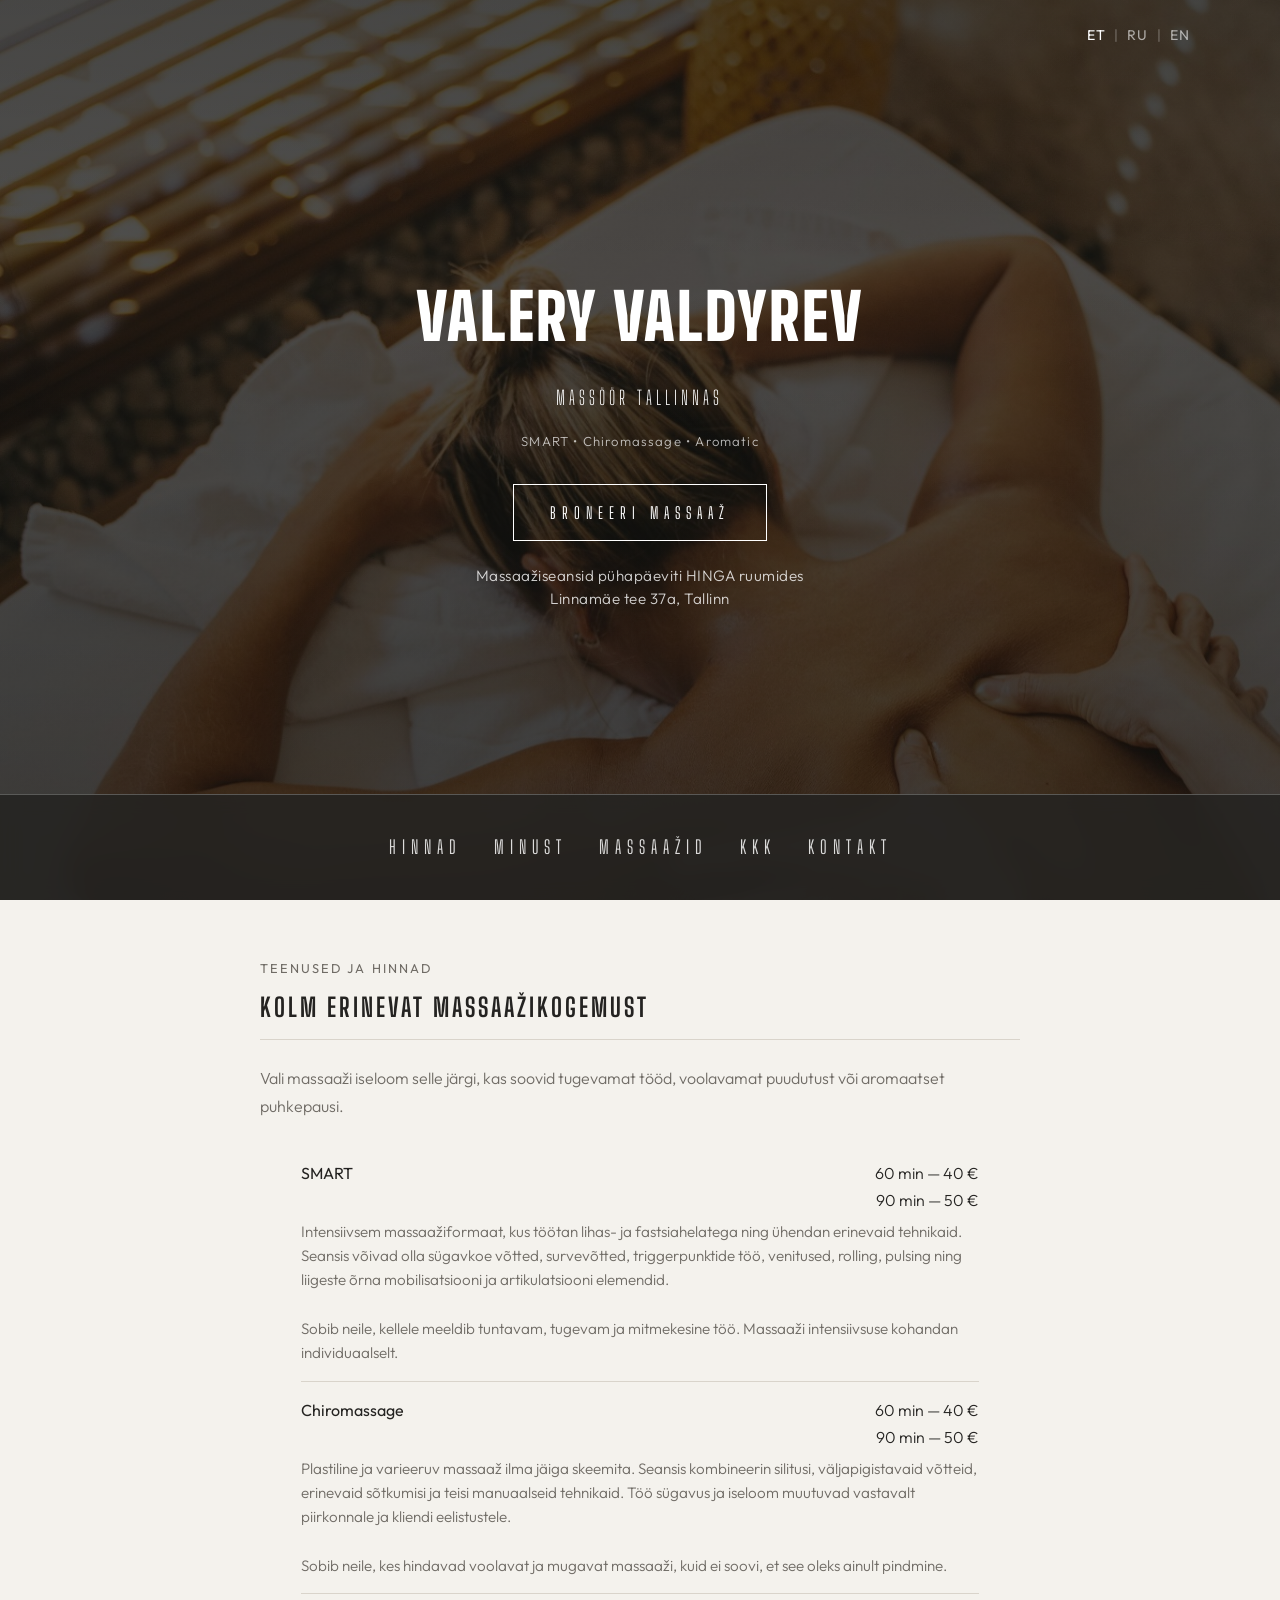
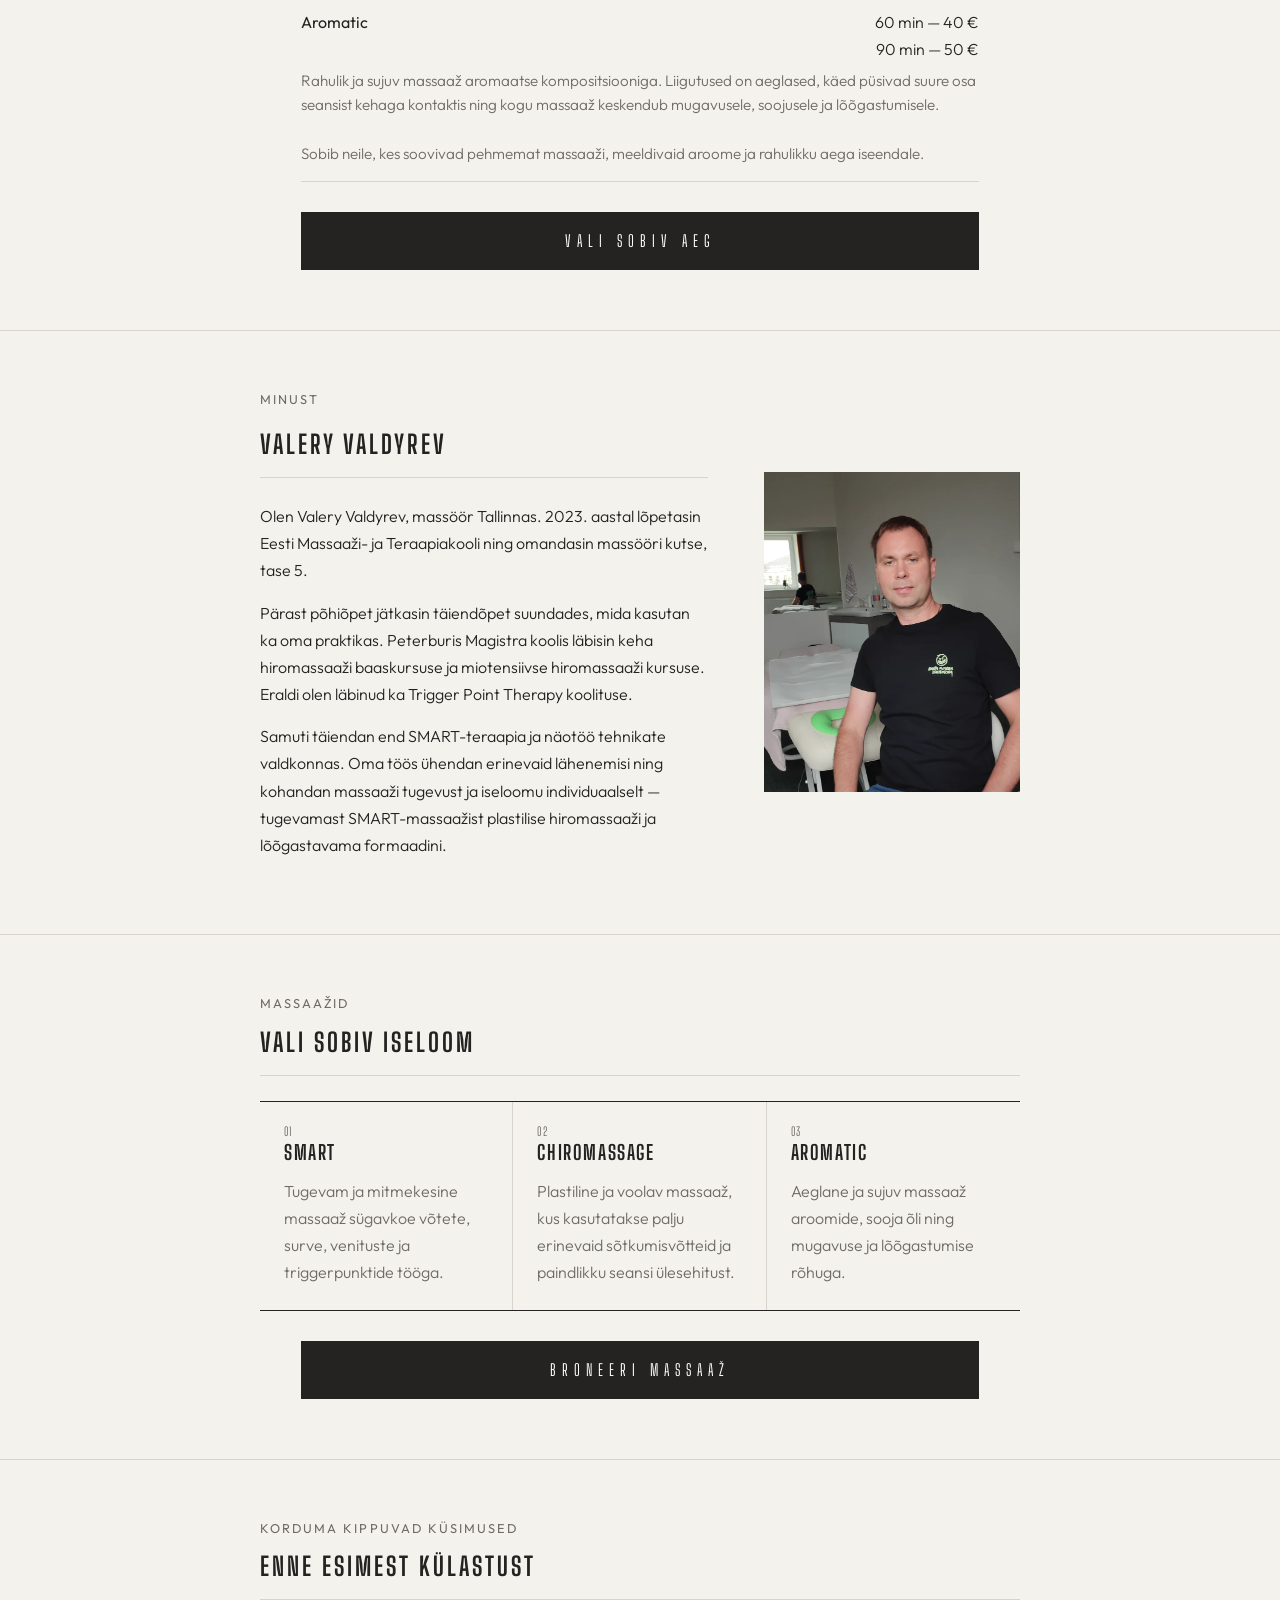
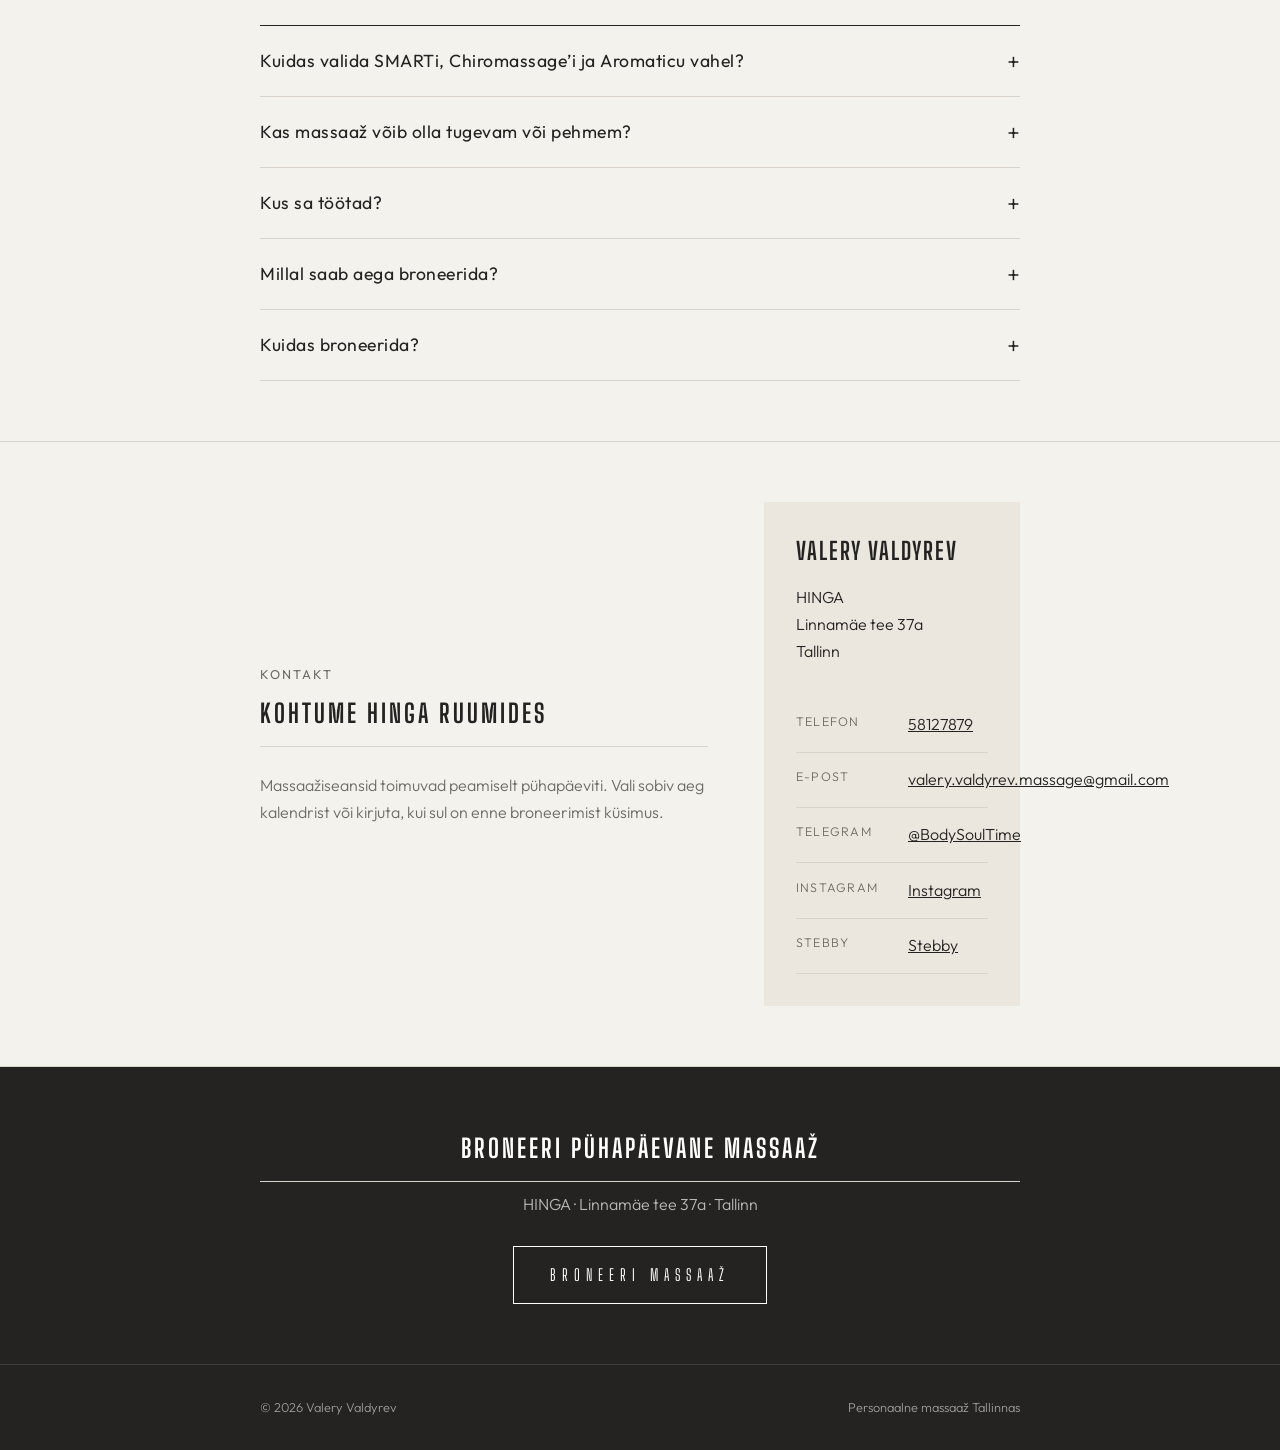
==== commit 3d873b76: "Fix Stebby contact links" ====
--- a/index.html
+++ b/index.html
@@ -88,7 +88,7 @@
     </section>
     <section class="section" id="contacts" aria-labelledby="contacts-title">
       <div class="shell location-grid"><div><p class="section-eyebrow">Kontakt</p><h2 id="contacts-title">Kohtume <a class="location-link" href="https://www.facebook.com/p/Massaa%C5%BEi-ja-Haloteraapia-keskus-HINGA-61575005816693/" target="_blank" rel="noopener">HINGA</a> ruumides</h2><p class="intro">Massaažiseansid toimuvad peamiselt pühapäeviti. Vali sobiv aeg kalendrist või kirjuta, kui sul on enne broneerimist küsimus.</p></div>
-        <div class="location-card"><h3>Valery Valdyrev</h3><address><a class="location-link" href="https://www.facebook.com/p/Massaa%C5%BEi-ja-Haloteraapia-keskus-HINGA-61575005816693/" target="_blank" rel="noopener">HINGA</a><br>Linnamäe tee 37a<br>Tallinn</address><ul class="contact-list"><li><span class="contact-label">Telefon</span><a href="tel:+37258127879">58127879</a></li><li><span class="contact-label">E-post</span><a href="mailto:valery.valdyrev.massage@gmail.com">valery.valdyrev.massage@gmail.com</a></li><li><span class="contact-label">Telegram</span><a href="https://t.me/BodySoulTime" target="_blank" rel="noopener">@BodySoulTime</a></li><li><span class="contact-label">Instagram</span><a href="https://www.instagram.com/bodysoultime_quiromassage/" target="_blank" rel="noopener">Instagram</a></li><li><span class="contact-label">Stebby</span><a href="https://app.stebby.eu/pos/bodysoultime" target="_blank" rel="noopener">Stebby</a></li></ul><p class="todo-links"><a href="https://app.stebby.eu/group/bodysoultime/services" target="_blank" rel="noopener noreferrer">Minu teenused Stebbys →</a></p><!-- TODO: Lisa kinnitatud Facebooki URL pärast eraldi massaažiprofiili loomist. --></div>
+        <div class="location-card"><h3>Valery Valdyrev</h3><address><a class="location-link" href="https://www.facebook.com/p/Massaa%C5%BEi-ja-Haloteraapia-keskus-HINGA-61575005816693/" target="_blank" rel="noopener">HINGA</a><br>Linnamäe tee 37a<br>Tallinn</address><ul class="contact-list"><li><span class="contact-label">Telefon</span><a href="tel:+37258127879">58127879</a></li><li><span class="contact-label">E-post</span><a href="mailto:valery.valdyrev.massage@gmail.com">valery.valdyrev.massage@gmail.com</a></li><li><span class="contact-label">Telegram</span><a href="https://t.me/BodySoulTime" target="_blank" rel="noopener">@BodySoulTime</a></li><li><span class="contact-label">Instagram</span><a href="https://www.instagram.com/bodysoultime_quiromassage/" target="_blank" rel="noopener">Instagram</a></li><li><span class="contact-label">Stebby</span><a href="https://app.stebby.eu/group/bodysoultime/services" target="_blank" rel="noopener">Stebby</a></li></ul><!-- TODO: Lisa kinnitatud Facebooki URL pärast eraldi massaažiprofiili loomist. --></div>
       </div>
     </section>
     <section class="section closing" aria-labelledby="closing-title"><div class="shell"><h2 id="closing-title">Broneeri pühapäevane massaaž</h2><p><a class="location-link" href="https://www.facebook.com/p/Massaa%C5%BEi-ja-Haloteraapia-keskus-HINGA-61575005816693/" target="_blank" rel="noopener">HINGA</a> · Linnamäe tee 37a · Tallinn</p><a class="button" href="https://calendar.app.google/DD5P1f2JTCo2FeZb6" target="_blank" rel="noopener">Broneeri massaaž</a></div></section>
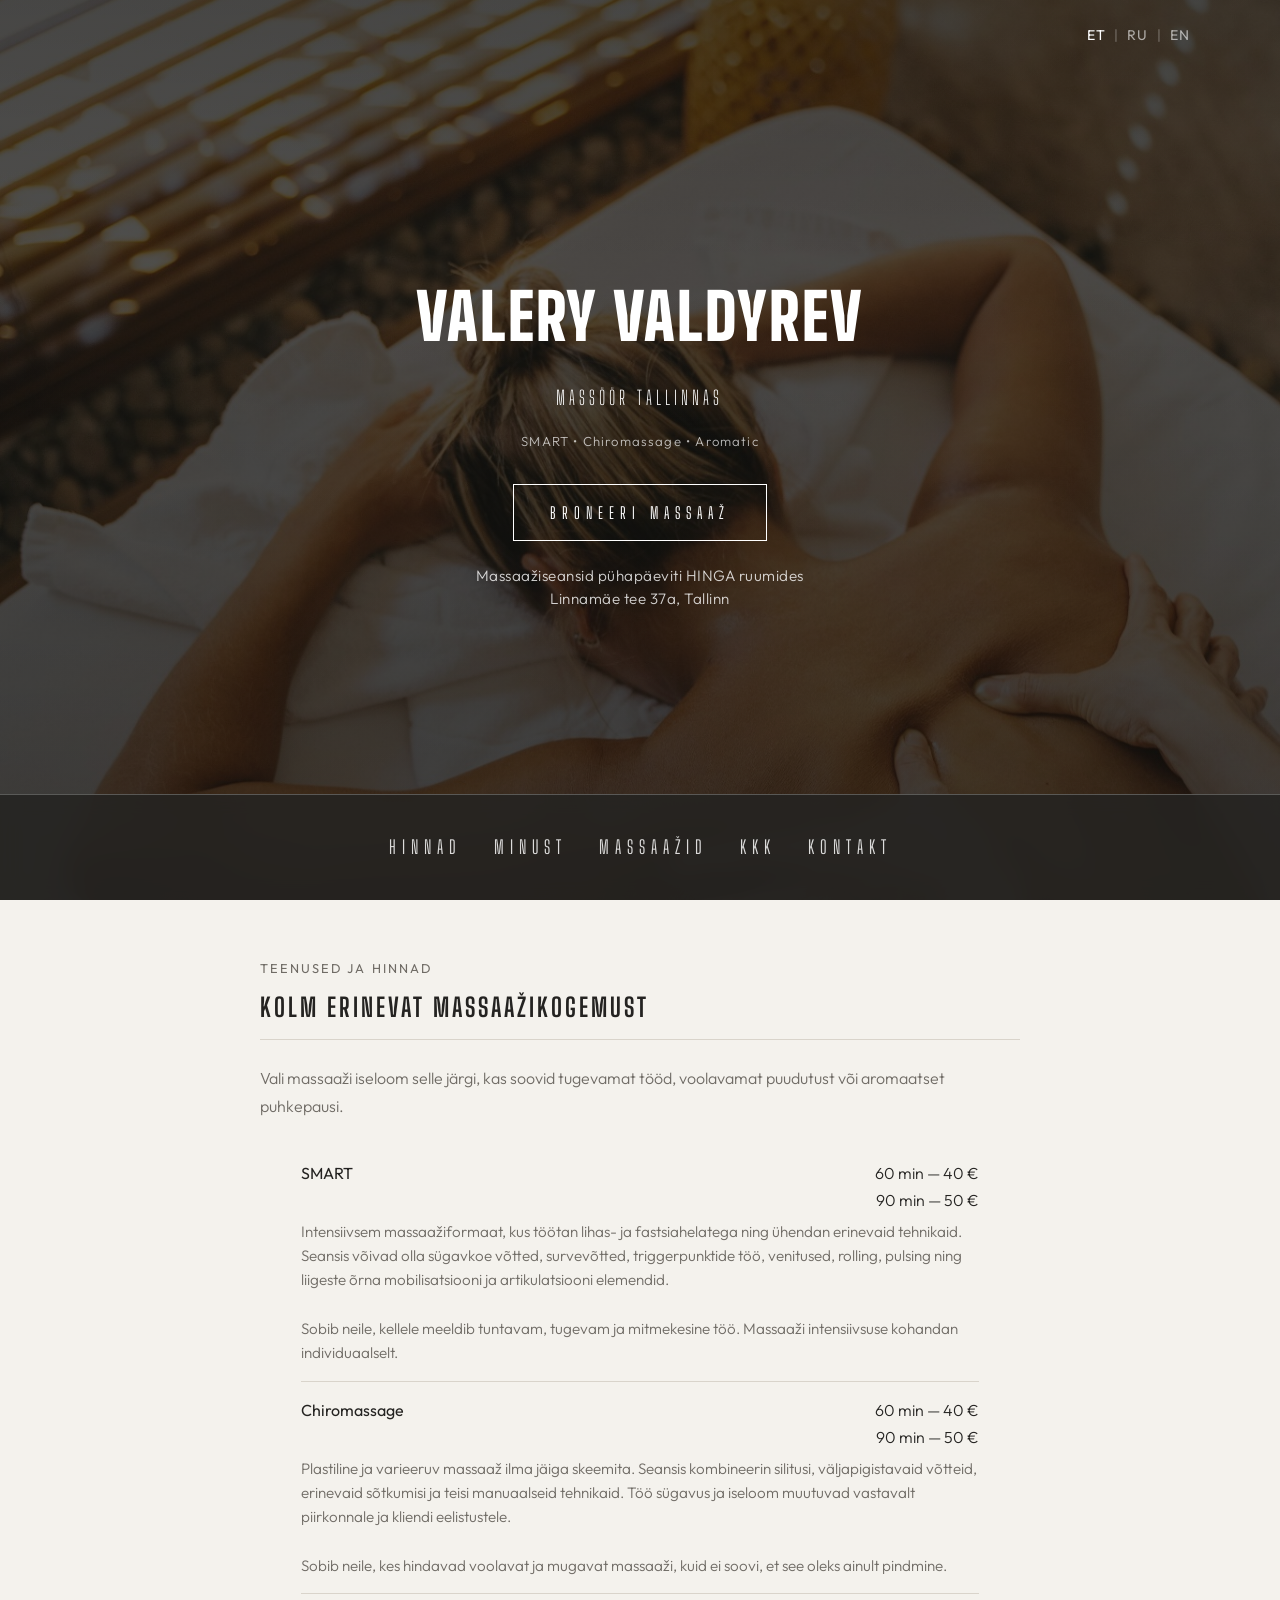
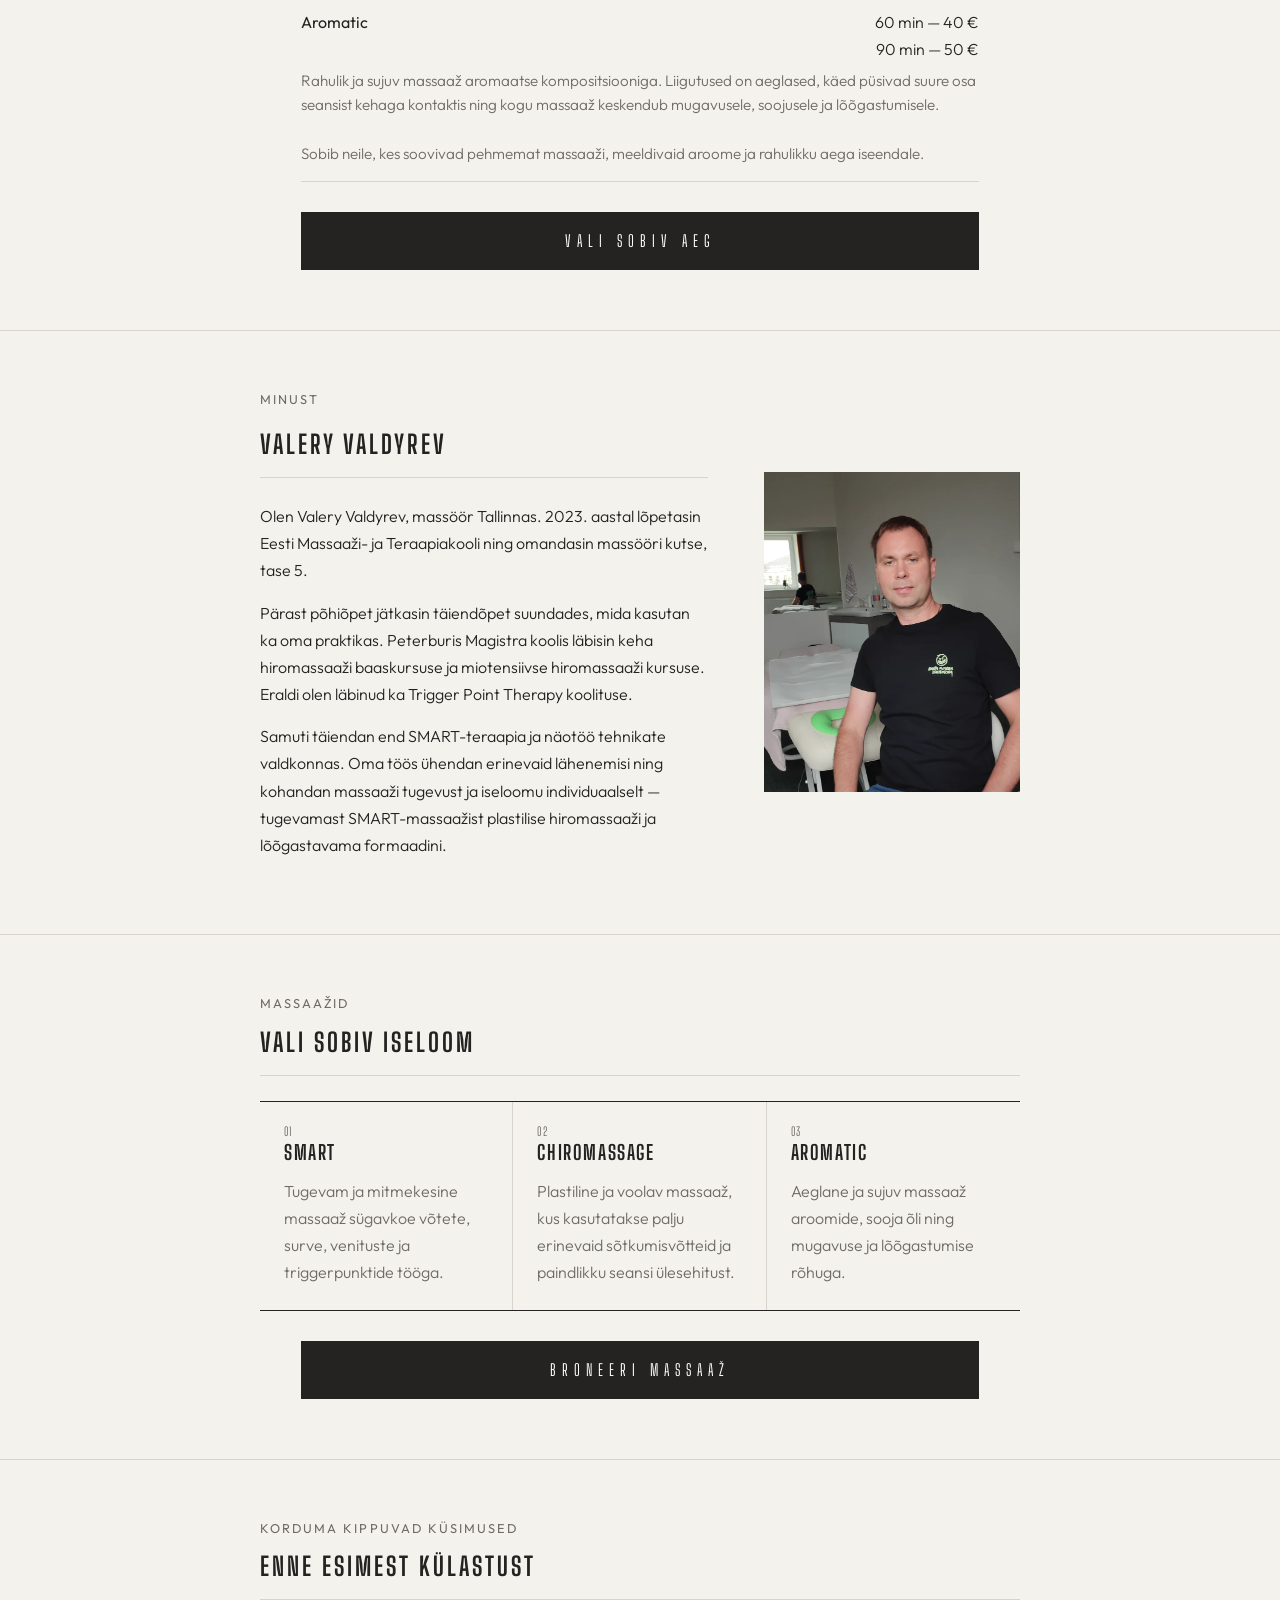
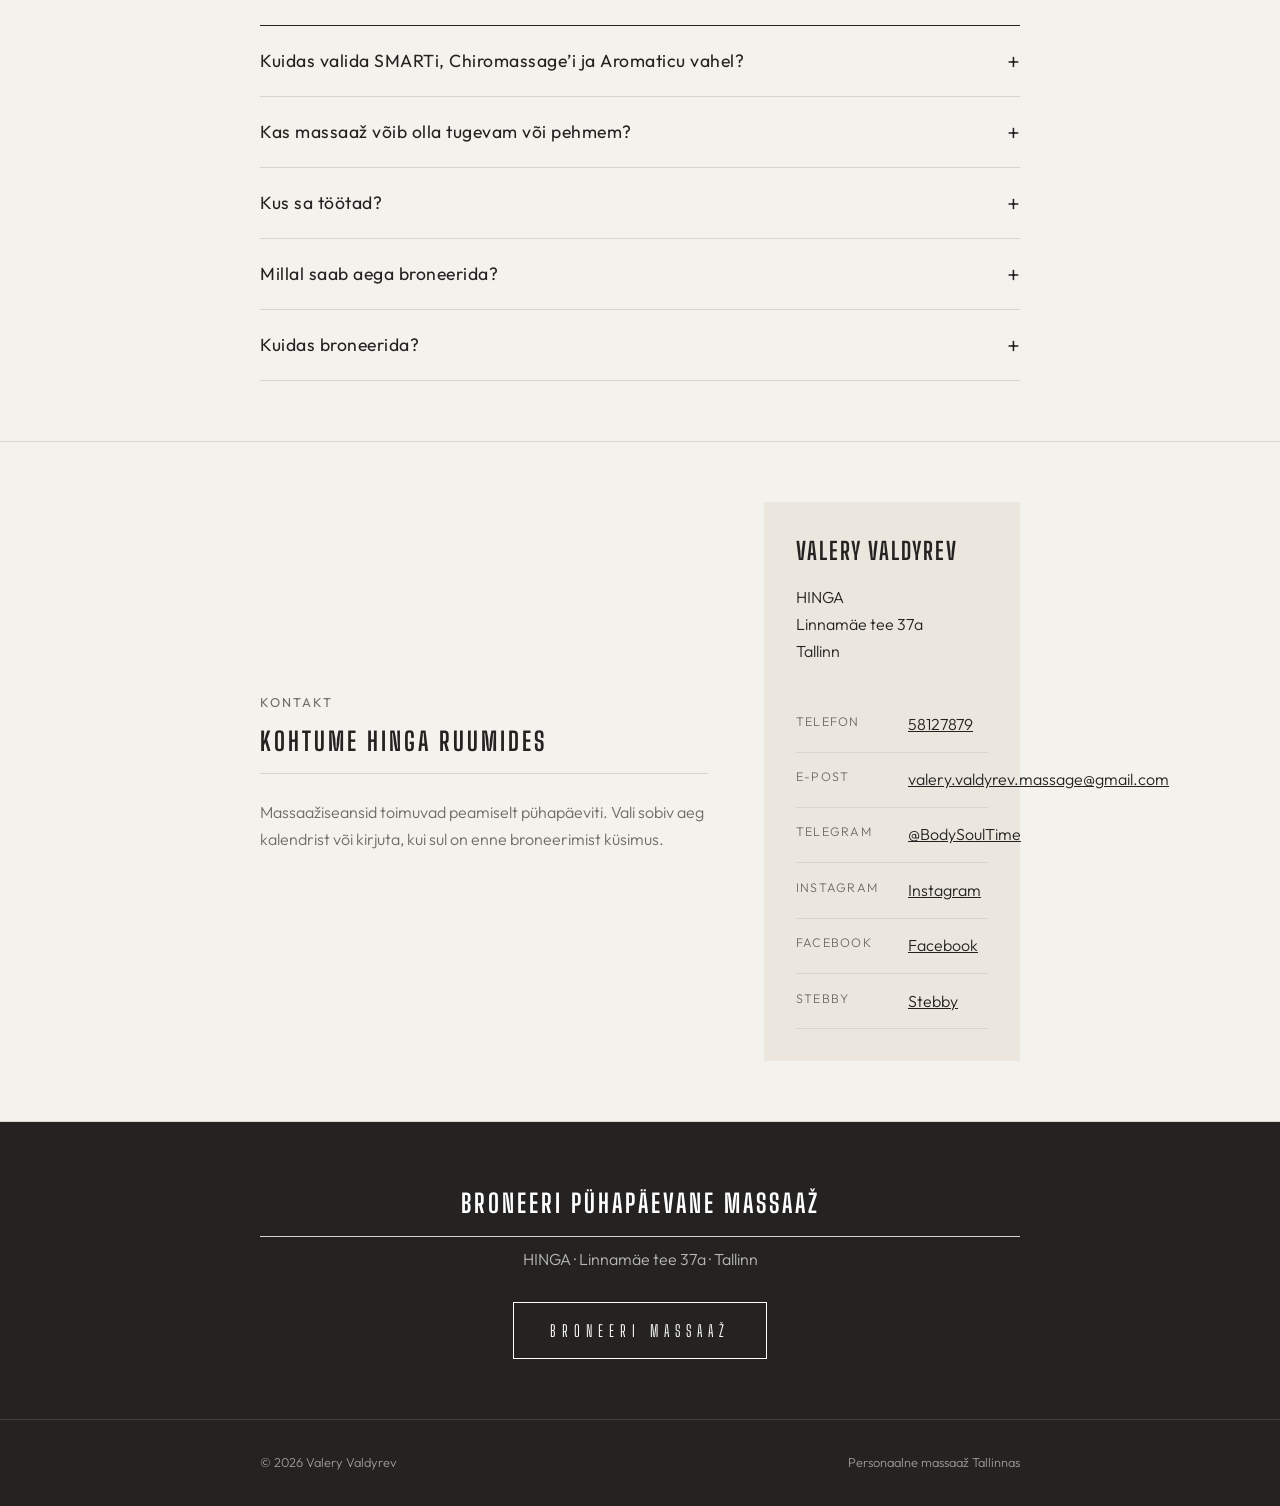
==== commit 3ec67e26: "Update Instagram and Facebook contact links" ====
--- a/index.html
+++ b/index.html
@@ -88,7 +88,7 @@
     </section>
     <section class="section" id="contacts" aria-labelledby="contacts-title">
       <div class="shell location-grid"><div><p class="section-eyebrow">Kontakt</p><h2 id="contacts-title">Kohtume <a class="location-link" href="https://www.facebook.com/p/Massaa%C5%BEi-ja-Haloteraapia-keskus-HINGA-61575005816693/" target="_blank" rel="noopener">HINGA</a> ruumides</h2><p class="intro">Massaažiseansid toimuvad peamiselt pühapäeviti. Vali sobiv aeg kalendrist või kirjuta, kui sul on enne broneerimist küsimus.</p></div>
-        <div class="location-card"><h3>Valery Valdyrev</h3><address><a class="location-link" href="https://www.facebook.com/p/Massaa%C5%BEi-ja-Haloteraapia-keskus-HINGA-61575005816693/" target="_blank" rel="noopener">HINGA</a><br>Linnamäe tee 37a<br>Tallinn</address><ul class="contact-list"><li><span class="contact-label">Telefon</span><a href="tel:+37258127879">58127879</a></li><li><span class="contact-label">E-post</span><a href="mailto:valery.valdyrev.massage@gmail.com">valery.valdyrev.massage@gmail.com</a></li><li><span class="contact-label">Telegram</span><a href="https://t.me/BodySoulTime" target="_blank" rel="noopener">@BodySoulTime</a></li><li><span class="contact-label">Instagram</span><a href="https://www.instagram.com/bodysoultime_quiromassage/" target="_blank" rel="noopener">Instagram</a></li><li><span class="contact-label">Stebby</span><a href="https://app.stebby.eu/group/bodysoultime/services" target="_blank" rel="noopener">Stebby</a></li></ul><!-- TODO: Lisa kinnitatud Facebooki URL pärast eraldi massaažiprofiili loomist. --></div>
+        <div class="location-card"><h3>Valery Valdyrev</h3><address><a class="location-link" href="https://www.facebook.com/p/Massaa%C5%BEi-ja-Haloteraapia-keskus-HINGA-61575005816693/" target="_blank" rel="noopener">HINGA</a><br>Linnamäe tee 37a<br>Tallinn</address><ul class="contact-list"><li><span class="contact-label">Telefon</span><a href="tel:+37258127879">58127879</a></li><li><span class="contact-label">E-post</span><a href="mailto:valery.valdyrev.massage@gmail.com">valery.valdyrev.massage@gmail.com</a></li><li><span class="contact-label">Telegram</span><a href="https://t.me/BodySoulTime" target="_blank" rel="noopener">@BodySoulTime</a></li><li><span class="contact-label">Instagram</span><a href="https://www.instagram.com/valery_valdyrev_massage/" target="_blank" rel="noopener">Instagram</a></li><li><span class="contact-label">Facebook</span><a href="https://www.facebook.com/profile.php?id=61594627763206" target="_blank" rel="noopener">Facebook</a></li><li><span class="contact-label">Stebby</span><a href="https://app.stebby.eu/group/bodysoultime/services" target="_blank" rel="noopener">Stebby</a></li></ul></div>
       </div>
     </section>
     <section class="section closing" aria-labelledby="closing-title"><div class="shell"><h2 id="closing-title">Broneeri pühapäevane massaaž</h2><p><a class="location-link" href="https://www.facebook.com/p/Massaa%C5%BEi-ja-Haloteraapia-keskus-HINGA-61575005816693/" target="_blank" rel="noopener">HINGA</a> · Linnamäe tee 37a · Tallinn</p><a class="button" href="https://calendar.app.google/DD5P1f2JTCo2FeZb6" target="_blank" rel="noopener">Broneeri massaaž</a></div></section>
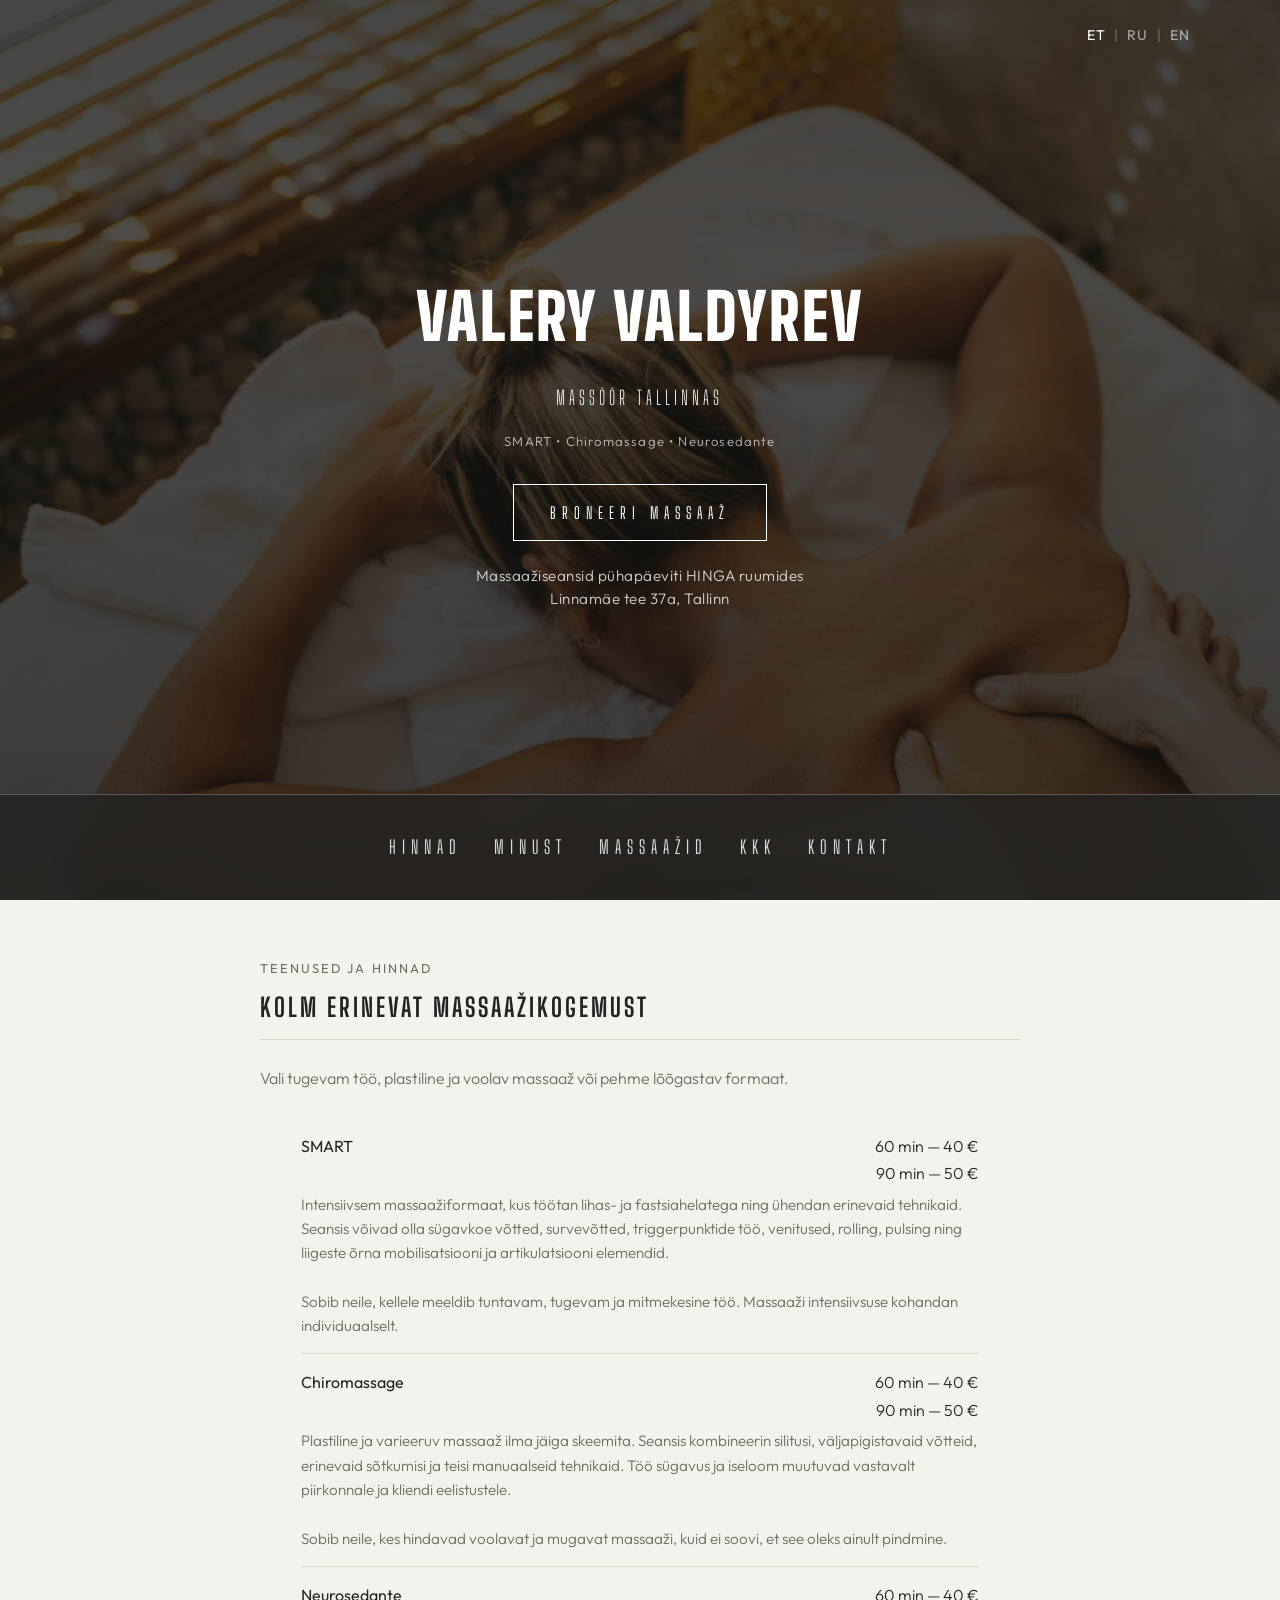
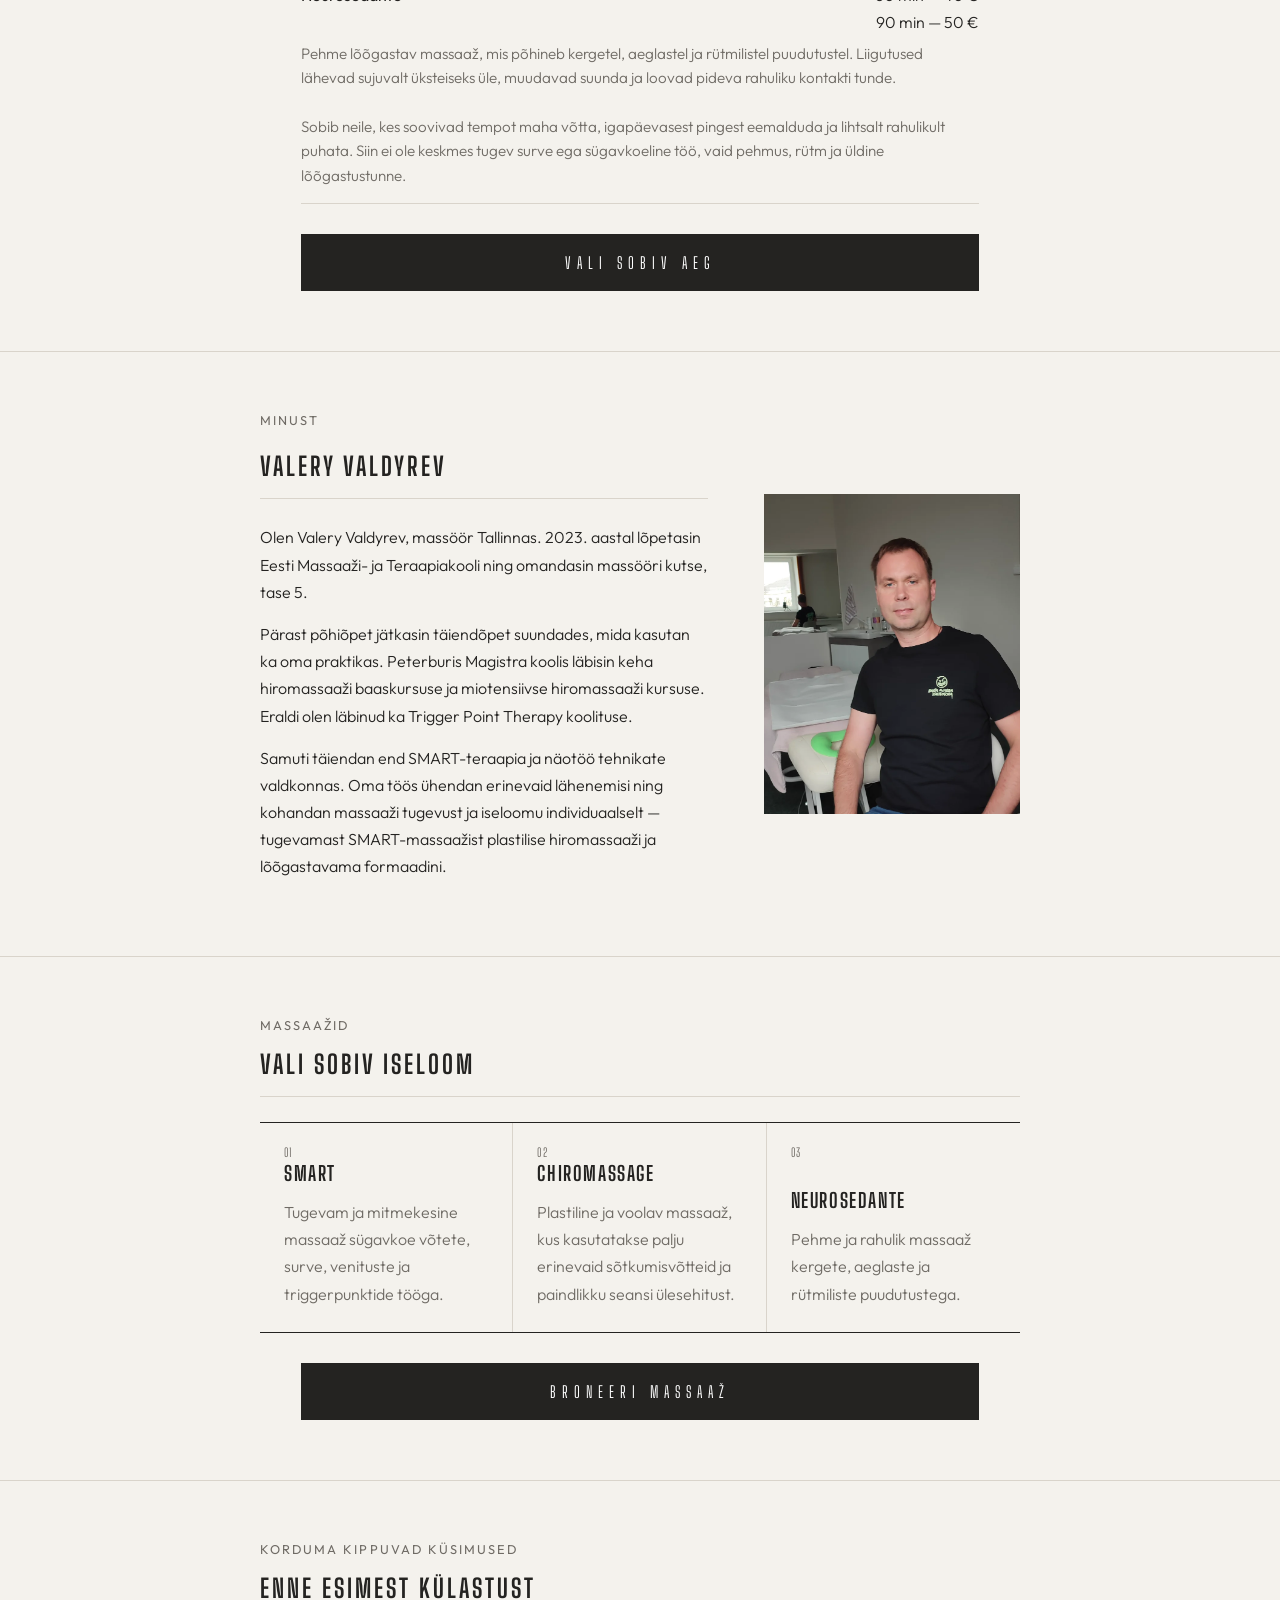
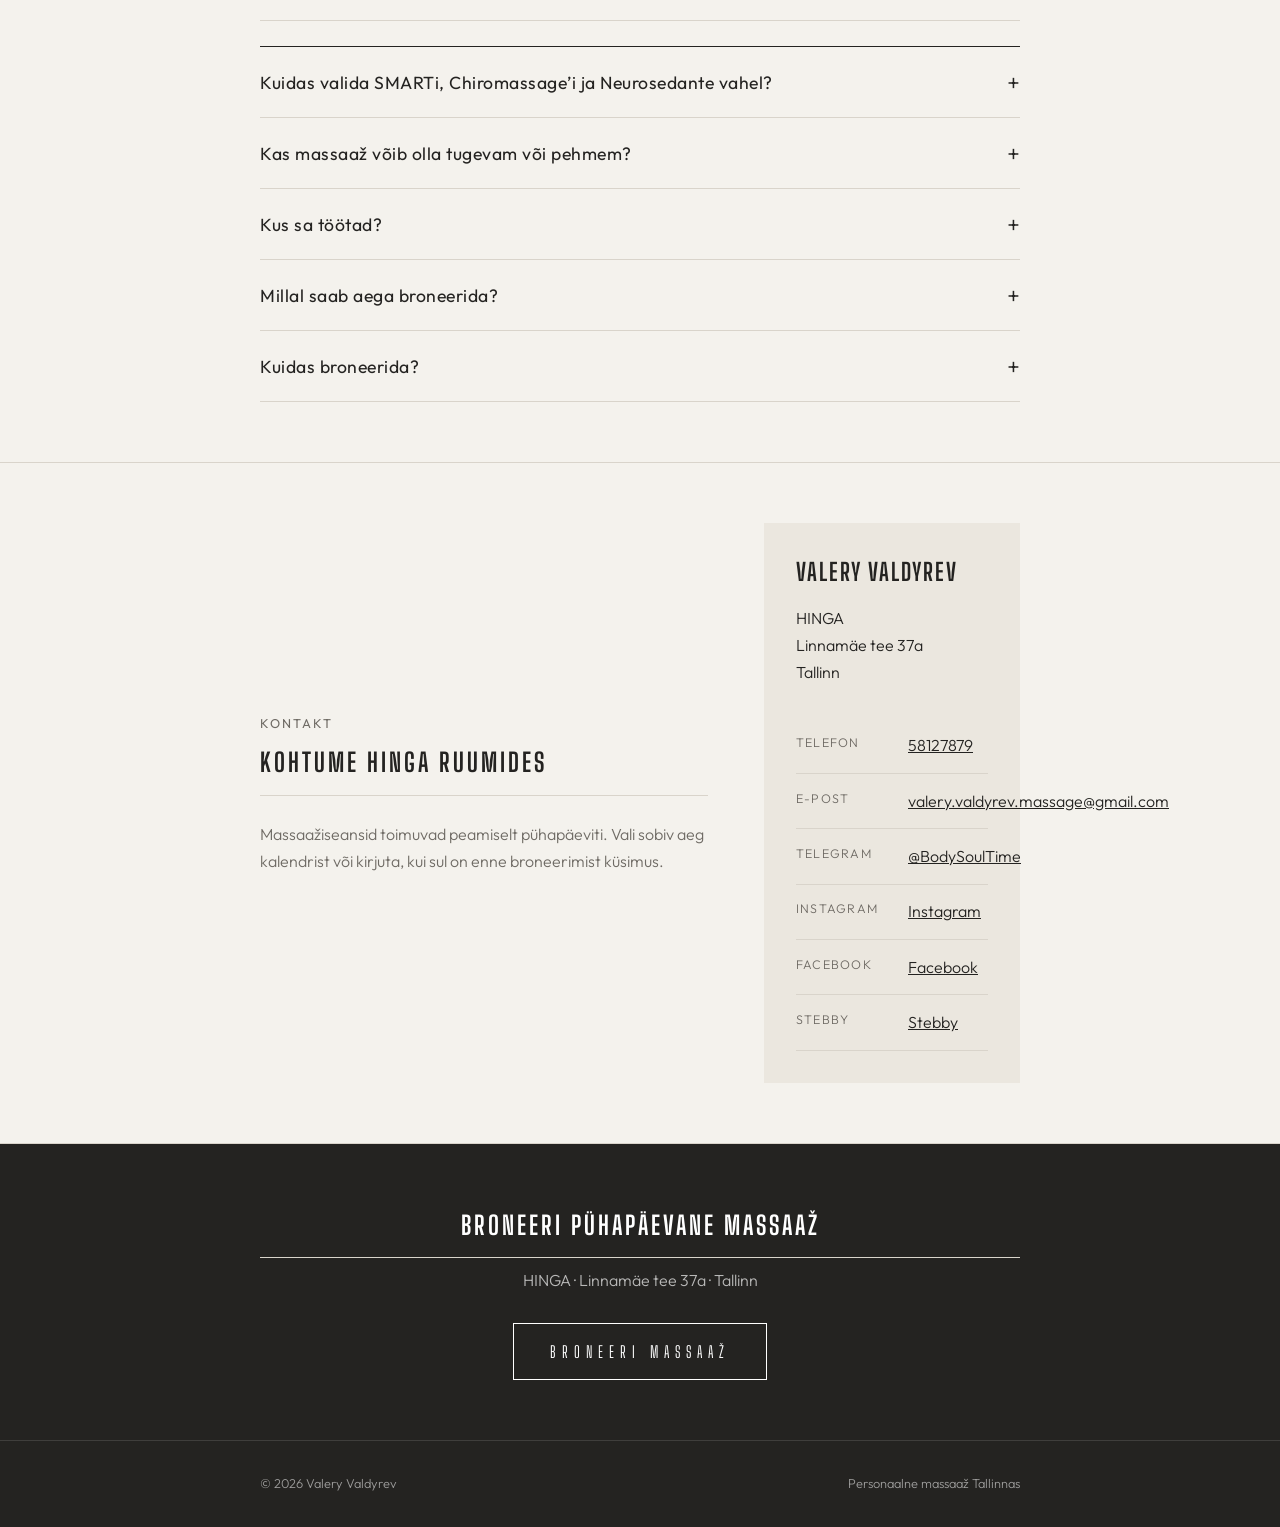
==== commit 898d1d38: "Replace Aromatic with Neurosedante" ====
--- a/index.html
+++ b/index.html
@@ -4,7 +4,7 @@
   <meta charset="utf-8">
   <meta name="viewport" content="width=device-width, initial-scale=1">
   <title>Valery Valdyrev — massöör Tallinnas</title>
-  <meta name="description" content="Valery Valdyrevi personaalne massaaž Tallinnas: SMART, Chiromassage ja Aromatic. Vastuvõtt pühapäeviti HINGA ruumides, Linnamäe tee 37a.">
+  <meta name="description" content="Valery Valdyrevi personaalne massaaž Tallinnas: SMART, Chiromassage ja Neurosedante. Vastuvõtt pühapäeviti HINGA ruumides, Linnamäe tee 37a.">
   <link rel="canonical" href="https://valeryvaldyrev-cyber.github.io/BST/">
   <link rel="alternate" hreflang="et" href="https://valeryvaldyrev-cyber.github.io/BST/">
   <link rel="alternate" hreflang="ru" href="https://valeryvaldyrev-cyber.github.io/BST/ru/">
@@ -13,7 +13,7 @@
   <meta property="og:type" content="website">
   <meta property="og:locale" content="et_EE">
   <meta property="og:title" content="Valery Valdyrev — massöör Tallinnas">
-  <meta property="og:description" content="SMART, Chiromassage ja Aromatic pühapäeviti HINGA ruumides Tallinnas.">
+  <meta property="og:description" content="SMART, Chiromassage ja Neurosedante pühapäeviti HINGA ruumides Tallinnas.">
   <meta property="og:url" content="https://valeryvaldyrev-cyber.github.io/BST/">
   <meta name="theme-color" content="#242321">
   <link rel="preconnect" href="https://fonts.googleapis.com">
@@ -47,7 +47,7 @@
         <p class="hero-kicker">Personaalne massaaž Tallinnas</p>
         <h1 id="hero-title">Valery Valdyrev</h1>
         <p class="hero-role">Massöör Tallinnas</p>
-        <p class="hero-services">SMART <span aria-hidden="true">•</span> Chiromassage <span aria-hidden="true">•</span> Aromatic</p>
+        <p class="hero-services">SMART <span aria-hidden="true">•</span> Chiromassage <span aria-hidden="true">•</span> Neurosedante</p>
         <p class="hero-location">Massaažiseansid pühapäeviti <a class="location-link" href="https://www.facebook.com/p/Massaa%C5%BEi-ja-Haloteraapia-keskus-HINGA-61575005816693/" target="_blank" rel="noopener">HINGA</a> ruumides<br>Linnamäe tee 37a, Tallinn</p>
         <a class="button" href="https://calendar.app.google/DD5P1f2JTCo2FeZb6" target="_blank" rel="noopener">Broneeri massaaž</a>
       </div>
@@ -56,11 +56,11 @@
     <section class="section" id="prices" aria-labelledby="prices-title">
       <div class="shell">
         <p class="section-eyebrow">Teenused ja hinnad</p><h2 id="prices-title">Kolm erinevat massaažikogemust</h2>
-        <p class="intro">Vali massaaži iseloom selle järgi, kas soovid tugevamat tööd, voolavamat puudutust või aromaatset puhkepausi.</p>
+        <p class="intro">Vali tugevam töö, plastiline ja voolav massaaž või pehme lõõgastav formaat.</p>
         <div class="price-list">
           <article class="price-row"><h3 class="service-name">SMART</h3><p class="service-description">Intensiivsem massaažiformaat, kus töötan lihas- ja fastsiahelatega ning ühendan erinevaid tehnikaid. Seansis võivad olla sügavkoe võtted, survevõtted, triggerpunktide töö, venitused, rolling, pulsing ning liigeste õrna mobilisatsiooni ja artikulatsiooni elemendid.<br><br>Sobib neile, kellele meeldib tuntavam, tugevam ja mitmekesine töö. Massaaži intensiivsuse kohandan individuaalselt.</p><p class="service-price">60 min — 40 €<br>90 min — 50 €</p></article>
           <article class="price-row"><h3 class="service-name">Chiromassage</h3><p class="service-description">Plastiline ja varieeruv massaaž ilma jäiga skeemita. Seansis kombineerin silitusi, väljapigistavaid võtteid, erinevaid sõtkumisi ja teisi manuaalseid tehnikaid. Töö sügavus ja iseloom muutuvad vastavalt piirkonnale ja kliendi eelistustele.<br><br>Sobib neile, kes hindavad voolavat ja mugavat massaaži, kuid ei soovi, et see oleks ainult pindmine.</p><p class="service-price">60 min — 40 €<br>90 min — 50 €</p></article>
-          <article class="price-row"><h3 class="service-name">Aromatic</h3><p class="service-description">Rahulik ja sujuv massaaž aromaatse kompositsiooniga. Liigutused on aeglased, käed püsivad suure osa seansist kehaga kontaktis ning kogu massaaž keskendub mugavusele, soojusele ja lõõgastumisele.<br><br>Sobib neile, kes soovivad pehmemat massaaži, meeldivaid aroome ja rahulikku aega iseendale.</p><p class="service-price">60 min — 40 €<br>90 min — 50 €</p></article>
+          <article class="price-row"><h3 class="service-name">Neurosedante</h3><p class="service-description">Pehme lõõgastav massaaž, mis põhineb kergetel, aeglastel ja rütmilistel puudutustel. Liigutused lähevad sujuvalt üksteiseks üle, muudavad suunda ja loovad pideva rahuliku kontakti tunde.<br><br>Sobib neile, kes soovivad tempot maha võtta, igapäevasest pingest eemalduda ja lihtsalt rahulikult puhata. Siin ei ole keskmes tugev surve ega sügavkoeline töö, vaid pehmus, rütm ja üldine lõõgastustunne.</p><p class="service-price">60 min — 40 €<br>90 min — 50 €</p></article>
         </div>
         <p class="section-cta"><a class="button button-dark" href="https://calendar.app.google/DD5P1f2JTCo2FeZb6" target="_blank" rel="noopener">Vali sobiv aeg</a></p>
       </div>
@@ -73,13 +73,13 @@
     </section>
     <section class="section" id="massage" aria-labelledby="massage-title">
       <div class="shell"><p class="section-eyebrow">Massaažid</p><h2 id="massage-title">Vali sobiv iseloom</h2>
-        <div class="massage-cards"><article class="massage-card"><span class="massage-number">01</span><h3>SMART</h3><p>Tugevam ja mitmekesine massaaž sügavkoe võtete, surve, venituste ja triggerpunktide tööga.</p></article><article class="massage-card"><span class="massage-number">02</span><h3>Chiromassage</h3><p>Plastiline ja voolav massaaž, kus kasutatakse palju erinevaid sõtkumisvõtteid ja paindlikku seansi ülesehitust.</p></article><article class="massage-card"><span class="massage-number">03</span><h3>Aromatic</h3><p>Aeglane ja sujuv massaaž aroomide, sooja õli ning mugavuse ja lõõgastumise rõhuga.</p></article></div>
+        <div class="massage-cards"><article class="massage-card"><span class="massage-number">01</span><h3>SMART</h3><p>Tugevam ja mitmekesine massaaž sügavkoe võtete, surve, venituste ja triggerpunktide tööga.</p></article><article class="massage-card"><span class="massage-number">02</span><h3>Chiromassage</h3><p>Plastiline ja voolav massaaž, kus kasutatakse palju erinevaid sõtkumisvõtteid ja paindlikku seansi ülesehitust.</p></article><article class="massage-card"><span class="massage-number">03</span><h3>Neurosedante</h3><p>Pehme ja rahulik massaaž kergete, aeglaste ja rütmiliste puudutustega.</p></article></div>
         <p class="section-cta"><a class="button button-dark" href="https://calendar.app.google/DD5P1f2JTCo2FeZb6" target="_blank" rel="noopener">Broneeri massaaž</a></p>
       </div>
     </section>
     <section class="section" id="faq" aria-labelledby="faq-title">
       <div class="shell"><p class="section-eyebrow">Korduma kippuvad küsimused</p><h2 id="faq-title">Enne esimest külastust</h2><div class="faq-list">
-        <div class="faq-item"><button class="faq-question" type="button" aria-expanded="false" aria-controls="faq-et-1" data-faq-button>Kuidas valida SMARTi, Chiromassage’i ja Aromaticu vahel?<span class="faq-icon" aria-hidden="true">+</span></button><div class="faq-answer" id="faq-et-1" hidden><p>Vali SMART, kui eelistad tugevamat tööd; Chiromassage, kui soovid voolavamat massaaži; Aromatic, kui väärtustad rahulikku seanssi koos aromaatse kogemusega. Kui kahtled, saad oma eelistusi enne seanssi kirjeldada.</p></div></div>
+        <div class="faq-item"><button class="faq-question" type="button" aria-expanded="false" aria-controls="faq-et-1" data-faq-button>Kuidas valida SMARTi, Chiromassage’i ja Neurosedante vahel?<span class="faq-icon" aria-hidden="true">+</span></button><div class="faq-answer" id="faq-et-1" hidden><p>Vali SMART, kui eelistad tugevamat tööd; Chiromassage, kui soovid voolavamat massaaži; Neurosedante, kui soovid pehmet ja rahulikku massaaži kergete, aeglaste ja rütmiliste puudutustega. Kui kahtled, saad oma eelistusi enne seanssi kirjeldada.</p></div></div>
         <div class="faq-item"><button class="faq-question" type="button" aria-expanded="false" aria-controls="faq-et-2" data-faq-button>Kas massaaž võib olla tugevam või pehmem?<span class="faq-icon" aria-hidden="true">+</span></button><div class="faq-answer" id="faq-et-2" hidden><p>Jah. Jõu ja töö iseloomu saab seansi jooksul kohandada. Räägi oma eelistustest enne alustamist ja anna seansi ajal tagasisidet.</p></div></div>
         <div class="faq-item"><button class="faq-question" type="button" aria-expanded="false" aria-controls="faq-et-3" data-faq-button>Kus sa töötad?<span class="faq-icon" aria-hidden="true">+</span></button><div class="faq-answer" id="faq-et-3" hidden><p>Võtan vastu <a class="location-link" href="https://www.facebook.com/p/Massaa%C5%BEi-ja-Haloteraapia-keskus-HINGA-61575005816693/" target="_blank" rel="noopener">HINGA</a> ruumides aadressil Linnamäe tee 37a, Tallinn.</p></div></div>
         <div class="faq-item"><button class="faq-question" type="button" aria-expanded="false" aria-controls="faq-et-4" data-faq-button>Millal saab aega broneerida?<span class="faq-icon" aria-hidden="true">+</span></button><div class="faq-answer" id="faq-et-4" hidden><p>Vastuvõtt toimub peamiselt pühapäeviti. Vabad ajad on näha broneerimiskalendris.</p></div></div>
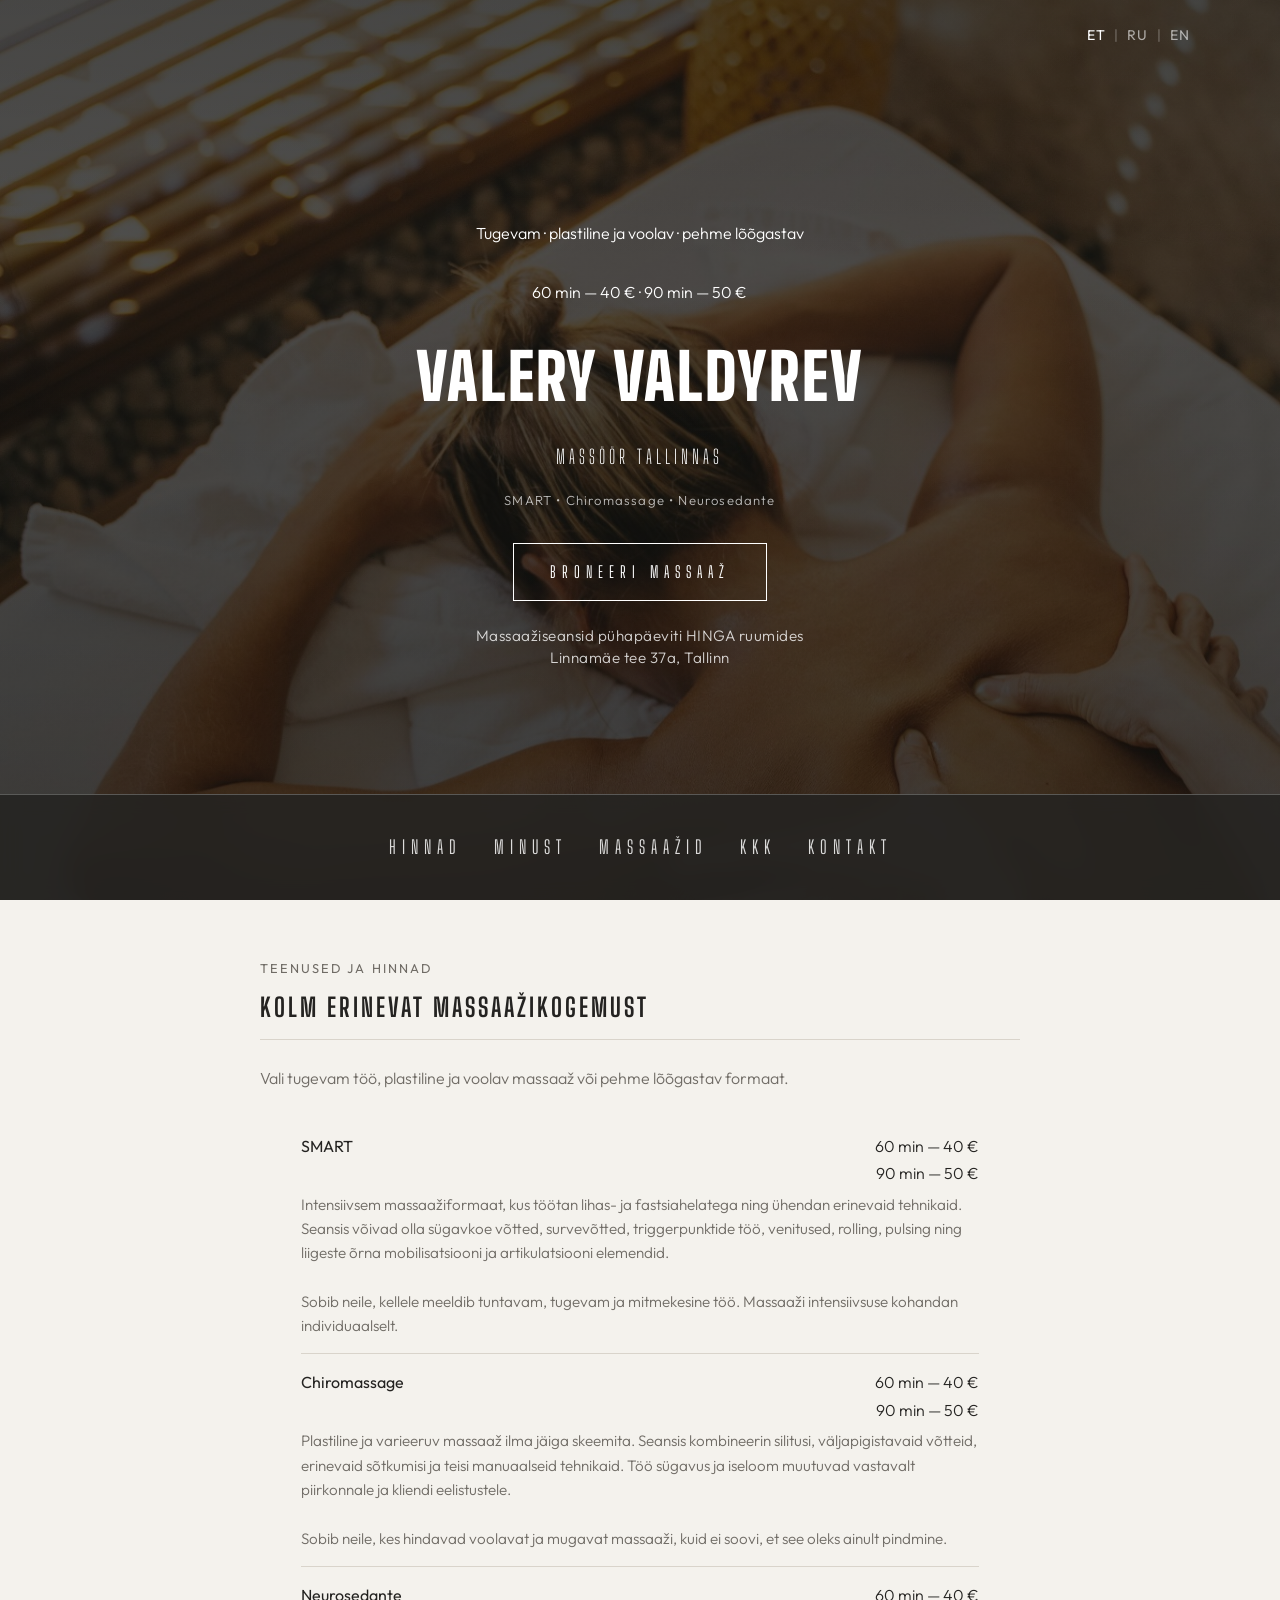
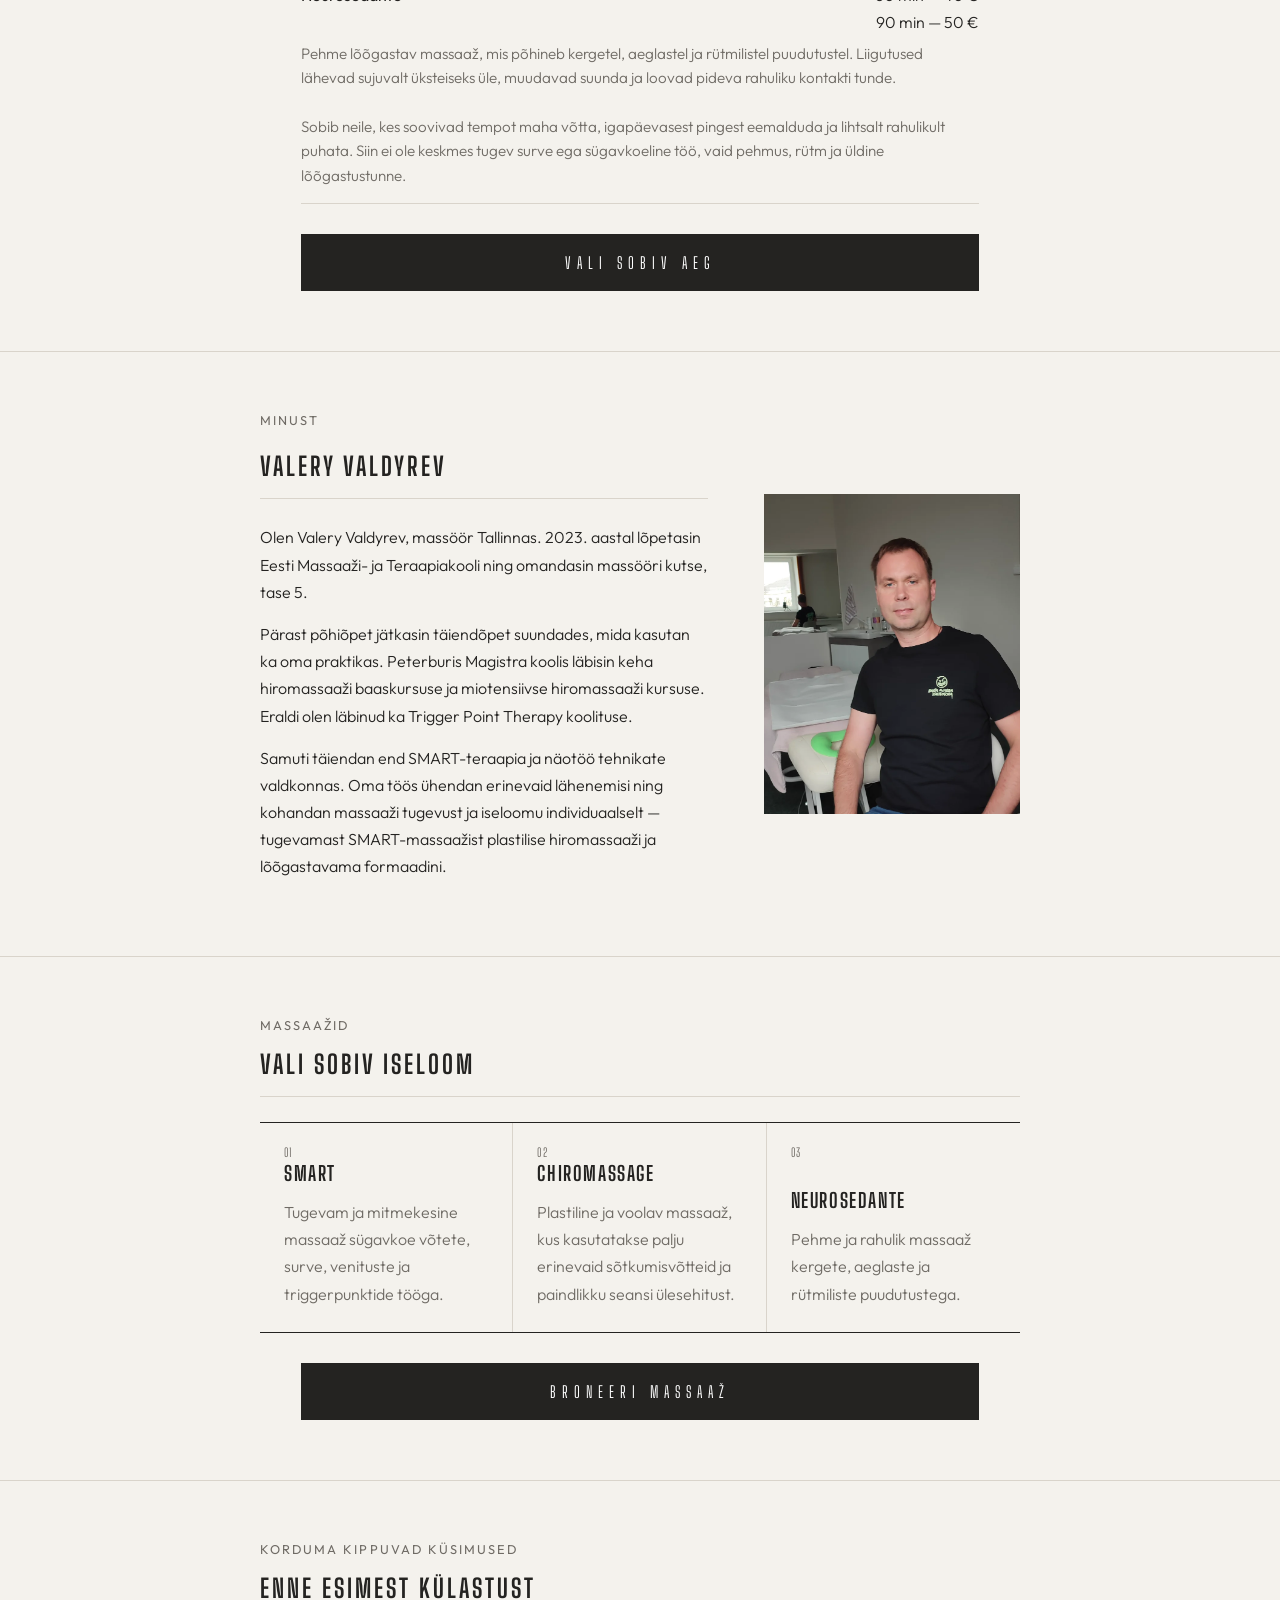
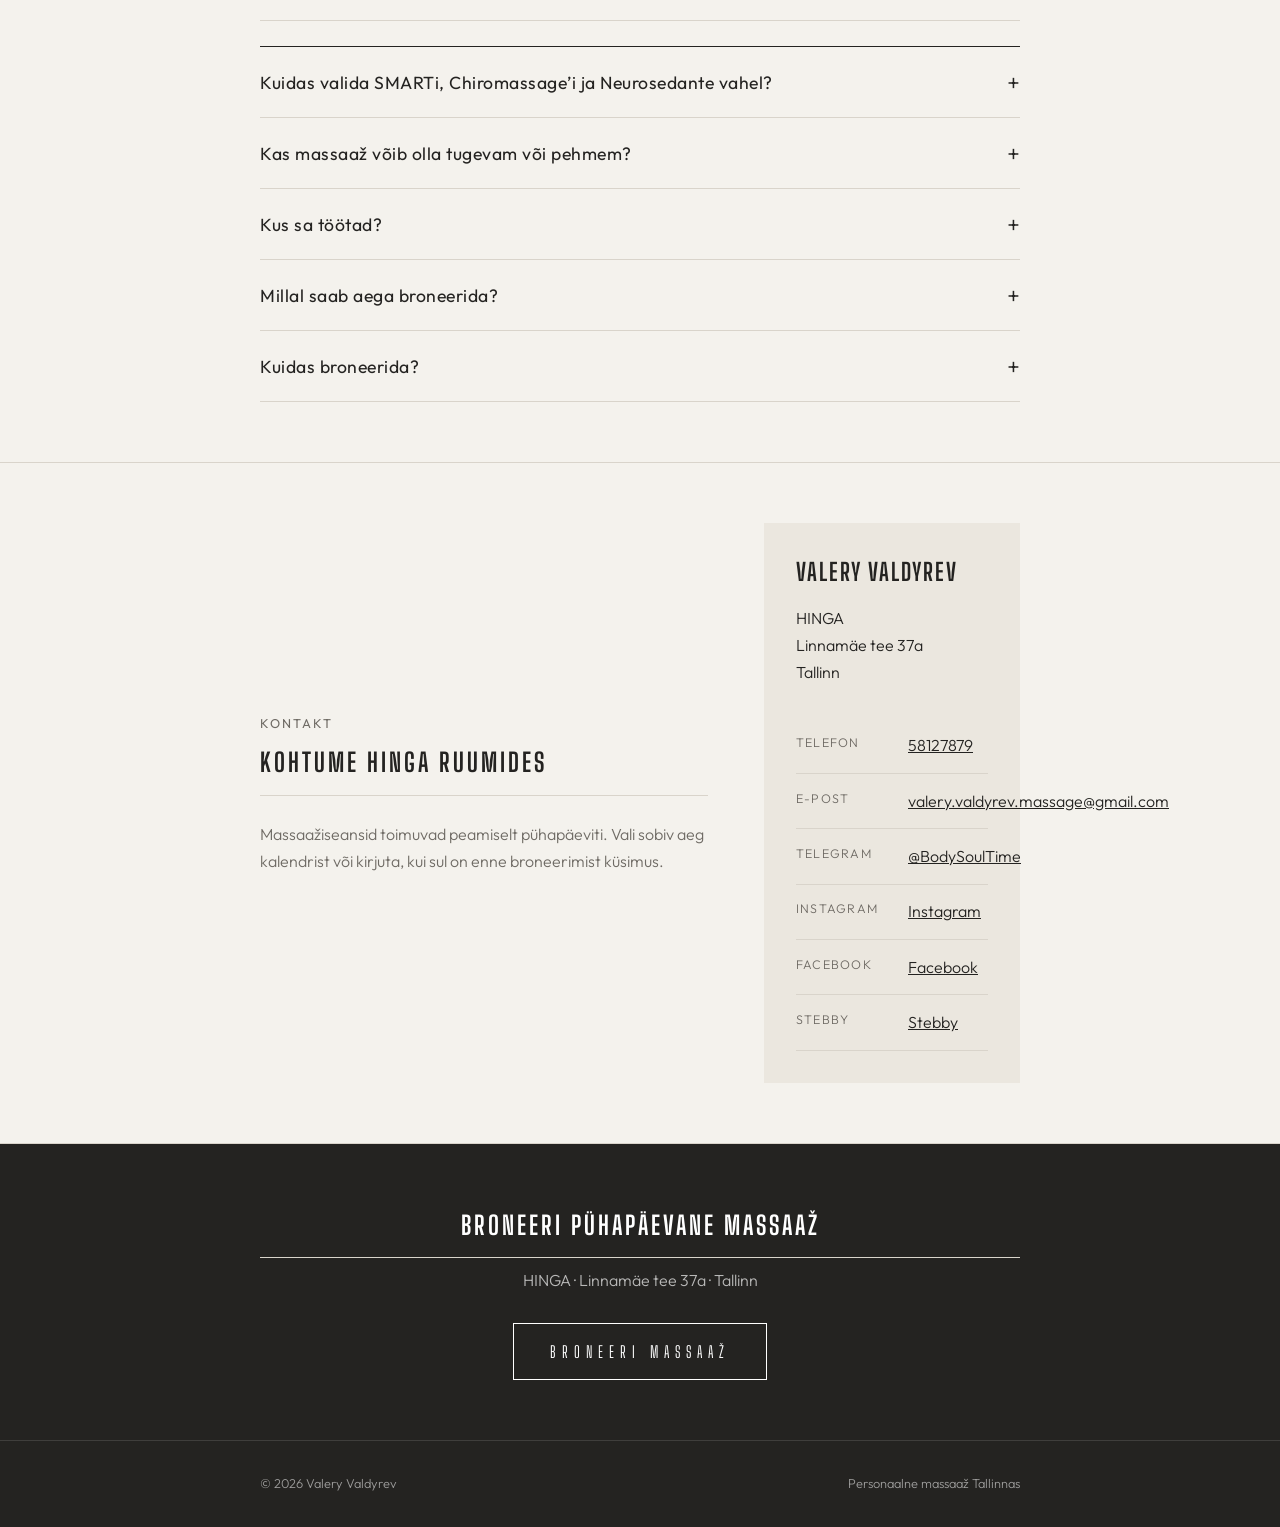
==== commit 25311c7a: "Clarify hero offer in Estonian" ====
--- a/index.html
+++ b/index.html
@@ -3,8 +3,8 @@
 <head>
   <meta charset="utf-8">
   <meta name="viewport" content="width=device-width, initial-scale=1">
-  <title>Valery Valdyrev — massöör Tallinnas</title>
-  <meta name="description" content="Valery Valdyrevi personaalne massaaž Tallinnas: SMART, Chiromassage ja Neurosedante. Vastuvõtt pühapäeviti HINGA ruumides, Linnamäe tee 37a.">
+  <title>Massaaž Lasnamäel, Tallinnas | Valery Valdyrev</title>
+  <meta name="description" content="Personaalne massaaž Lasnamäel, Tallinnas: SMART, Chiromassage ja Neurosedante HINGA ruumides aadressil Linnamäe tee 37a.">
   <link rel="canonical" href="https://valeryvaldyrev-cyber.github.io/BST/">
   <link rel="alternate" hreflang="et" href="https://valeryvaldyrev-cyber.github.io/BST/">
   <link rel="alternate" hreflang="ru" href="https://valeryvaldyrev-cyber.github.io/BST/ru/">
@@ -12,8 +12,8 @@
   <link rel="alternate" hreflang="x-default" href="https://valeryvaldyrev-cyber.github.io/BST/">
   <meta property="og:type" content="website">
   <meta property="og:locale" content="et_EE">
-  <meta property="og:title" content="Valery Valdyrev — massöör Tallinnas">
-  <meta property="og:description" content="SMART, Chiromassage ja Neurosedante pühapäeviti HINGA ruumides Tallinnas.">
+  <meta property="og:title" content="Massaaž Lasnamäel, Tallinnas | Valery Valdyrev">
+  <meta property="og:description" content="Personaalne massaaž Lasnamäel, Tallinnas: SMART, Chiromassage ja Neurosedante HINGA ruumides aadressil Linnamäe tee 37a.">
   <meta property="og:url" content="https://valeryvaldyrev-cyber.github.io/BST/">
   <meta name="theme-color" content="#242321">
   <link rel="preconnect" href="https://fonts.googleapis.com">
@@ -21,6 +21,38 @@
   <link href="https://fonts.googleapis.com/css2?family=Big+Shoulders+Display:wght@300;400;700;900&amp;family=Montserrat:wght@300;400&amp;family=Outfit:wght@300;400&amp;family=Roboto+Condensed:wght@300;400;700;900&amp;display=swap" rel="stylesheet">
   <link rel="stylesheet" href="assets/styles.css">
   <script src="assets/site.js" defer></script>
+  <script type="application/ld+json">
+  {
+    "@context": "https://schema.org",
+    "@type": "Person",
+    "@id": "https://valeryvaldyrev-cyber.github.io/BST/#valery-valdyrev",
+    "name": "Valery Valdyrev",
+    "jobTitle": "Massöör",
+    "url": "https://valeryvaldyrev-cyber.github.io/BST/",
+    "telephone": "+37258127879",
+    "email": "valery.valdyrev.massage@gmail.com",
+    "workLocation": {
+      "@type": "Place",
+      "name": "HINGA",
+      "address": {
+        "@type": "PostalAddress",
+        "streetAddress": "Linnamäe tee 37a",
+        "addressLocality": "Tallinn",
+        "addressCountry": "EE"
+      }
+    },
+    "makesOffer": [
+      { "@type": "Offer", "itemOffered": { "@type": "Service", "name": "SMART-massaaž" } },
+      { "@type": "Offer", "itemOffered": { "@type": "Service", "name": "Chiromassage" } },
+      { "@type": "Offer", "itemOffered": { "@type": "Service", "name": "Neurosedante" } }
+    ],
+    "sameAs": [
+      "https://www.instagram.com/valery_valdyrev_massage/",
+      "https://www.facebook.com/profile.php?id=61594627763206",
+      "https://t.me/BodySoulTime"
+    ]
+  }
+  </script>
 </head>
 <body>
   <a class="skip-link" href="#main">Liigu põhisisu juurde</a>
@@ -48,6 +80,8 @@
         <h1 id="hero-title">Valery Valdyrev</h1>
         <p class="hero-role">Massöör Tallinnas</p>
         <p class="hero-services">SMART <span aria-hidden="true">•</span> Chiromassage <span aria-hidden="true">•</span> Neurosedante</p>
+        <p class="hero-character">Tugevam <span aria-hidden="true">·</span> plastiline ja voolav <span aria-hidden="true">·</span> pehme lõõgastav</p>
+        <p class="hero-price">60 min — 40 € <span aria-hidden="true">·</span> 90 min — 50 €</p>
         <p class="hero-location">Massaažiseansid pühapäeviti <a class="location-link" href="https://www.facebook.com/p/Massaa%C5%BEi-ja-Haloteraapia-keskus-HINGA-61575005816693/" target="_blank" rel="noopener">HINGA</a> ruumides<br>Linnamäe tee 37a, Tallinn</p>
         <a class="button" href="https://calendar.app.google/DD5P1f2JTCo2FeZb6" target="_blank" rel="noopener">Broneeri massaaž</a>
       </div>
--- a/assets/styles.css
+++ b/assets/styles.css
@@ -681,17 +681,12 @@
 
 @media (max-width: 820px) {
   .desktop-nav { display: none; }
-  .menu-toggle {
-    position: fixed;
-    left: 50%;
-    bottom: 0;
+
+  .site-header {
+    position: sticky;
+    top: 0;
     z-index: 900;
-    display: inline-flex;
-    transform: translateX(-50%);
-    margin: 0;
-    padding: 1rem 1.125rem;
-    line-height: normal;
-    background: rgba(37,36,33,.9);
+    background: rgba(37,36,33,.92);
     backdrop-filter: blur(10px);
   }
 
@@ -700,8 +695,24 @@
     min-height: 4rem;
   }
 
+  .header-actions {
+    width: 100%;
+    justify-content: space-between;
+  }
+
+  .menu-toggle {
+    position: static;
+    display: inline-flex;
+    transform: none;
+    margin: 0;
+    padding: .75rem 0;
+    line-height: normal;
+    background: transparent;
+    backdrop-filter: none;
+  }
+
   .hero {
-    min-height: 100svh;
+    min-height: calc(100svh - 4rem);
     padding: 4rem 1.25rem 3.3125rem;
   }
 
